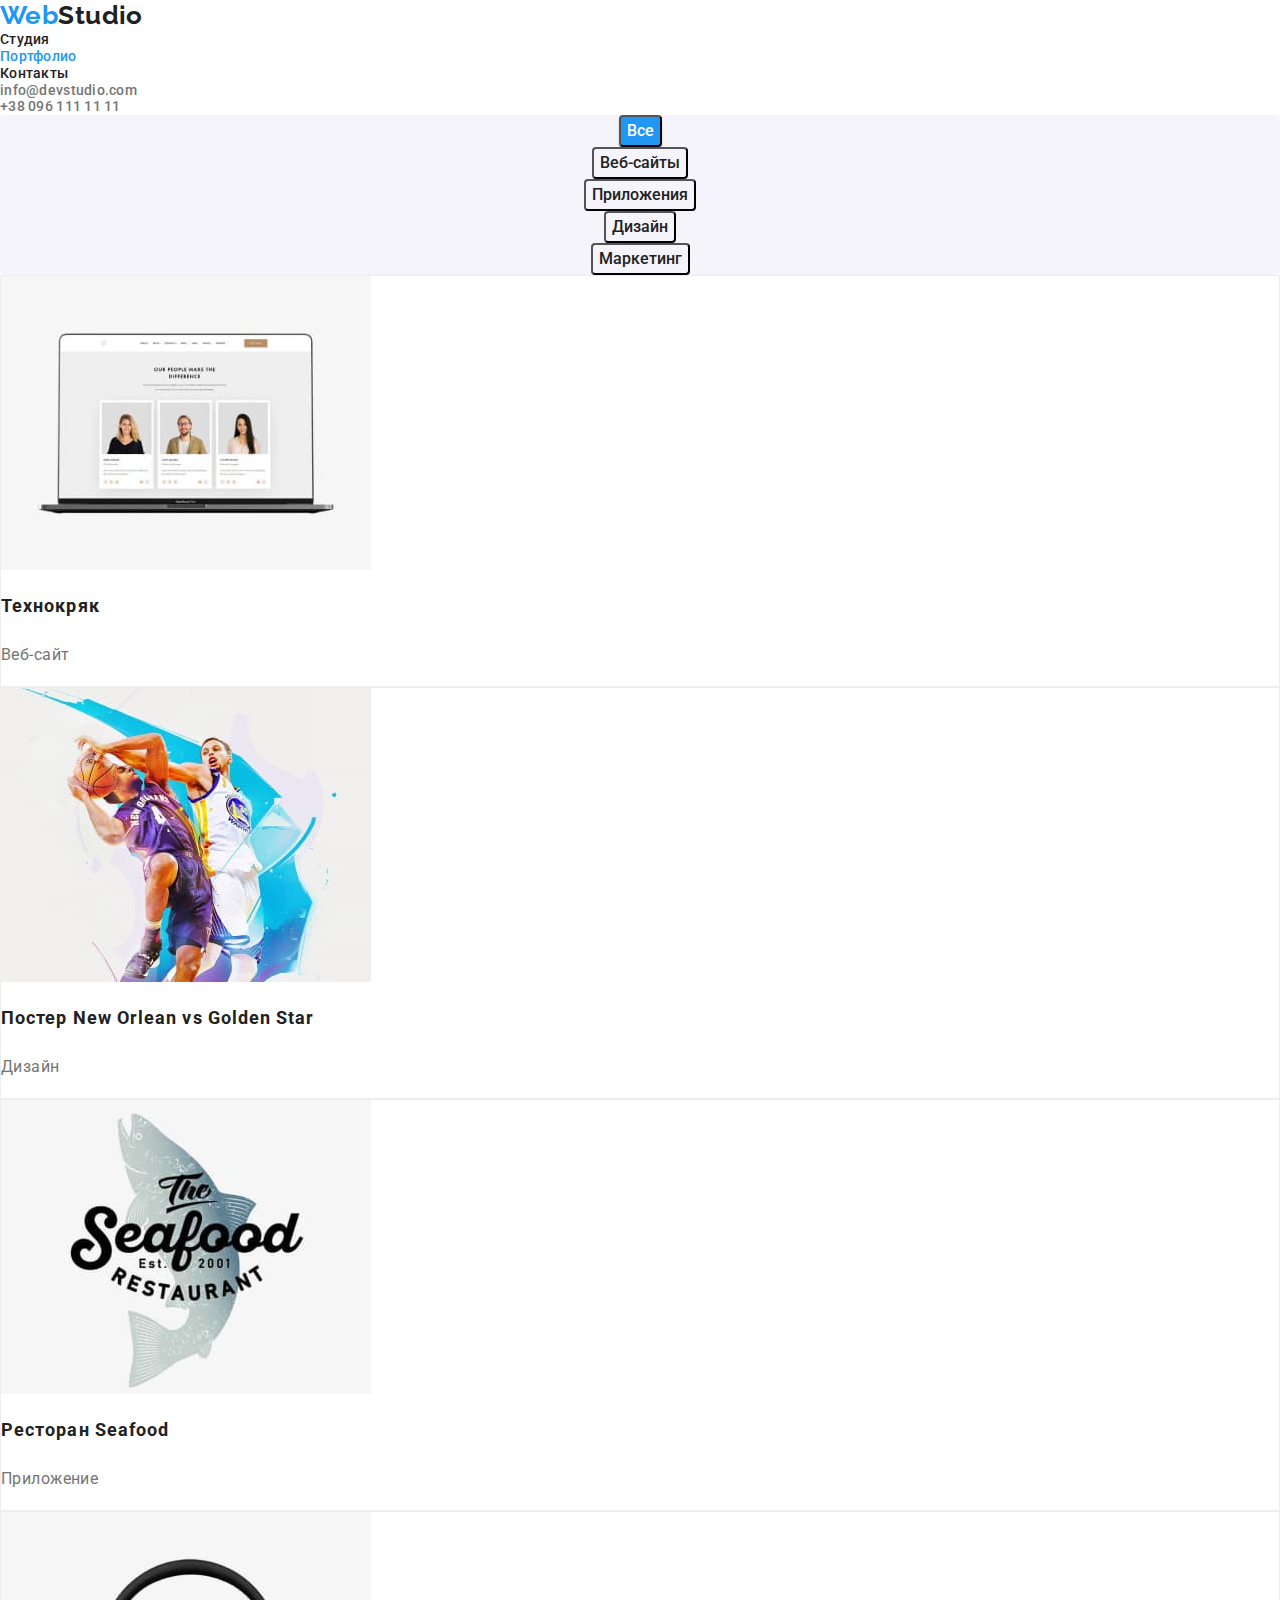
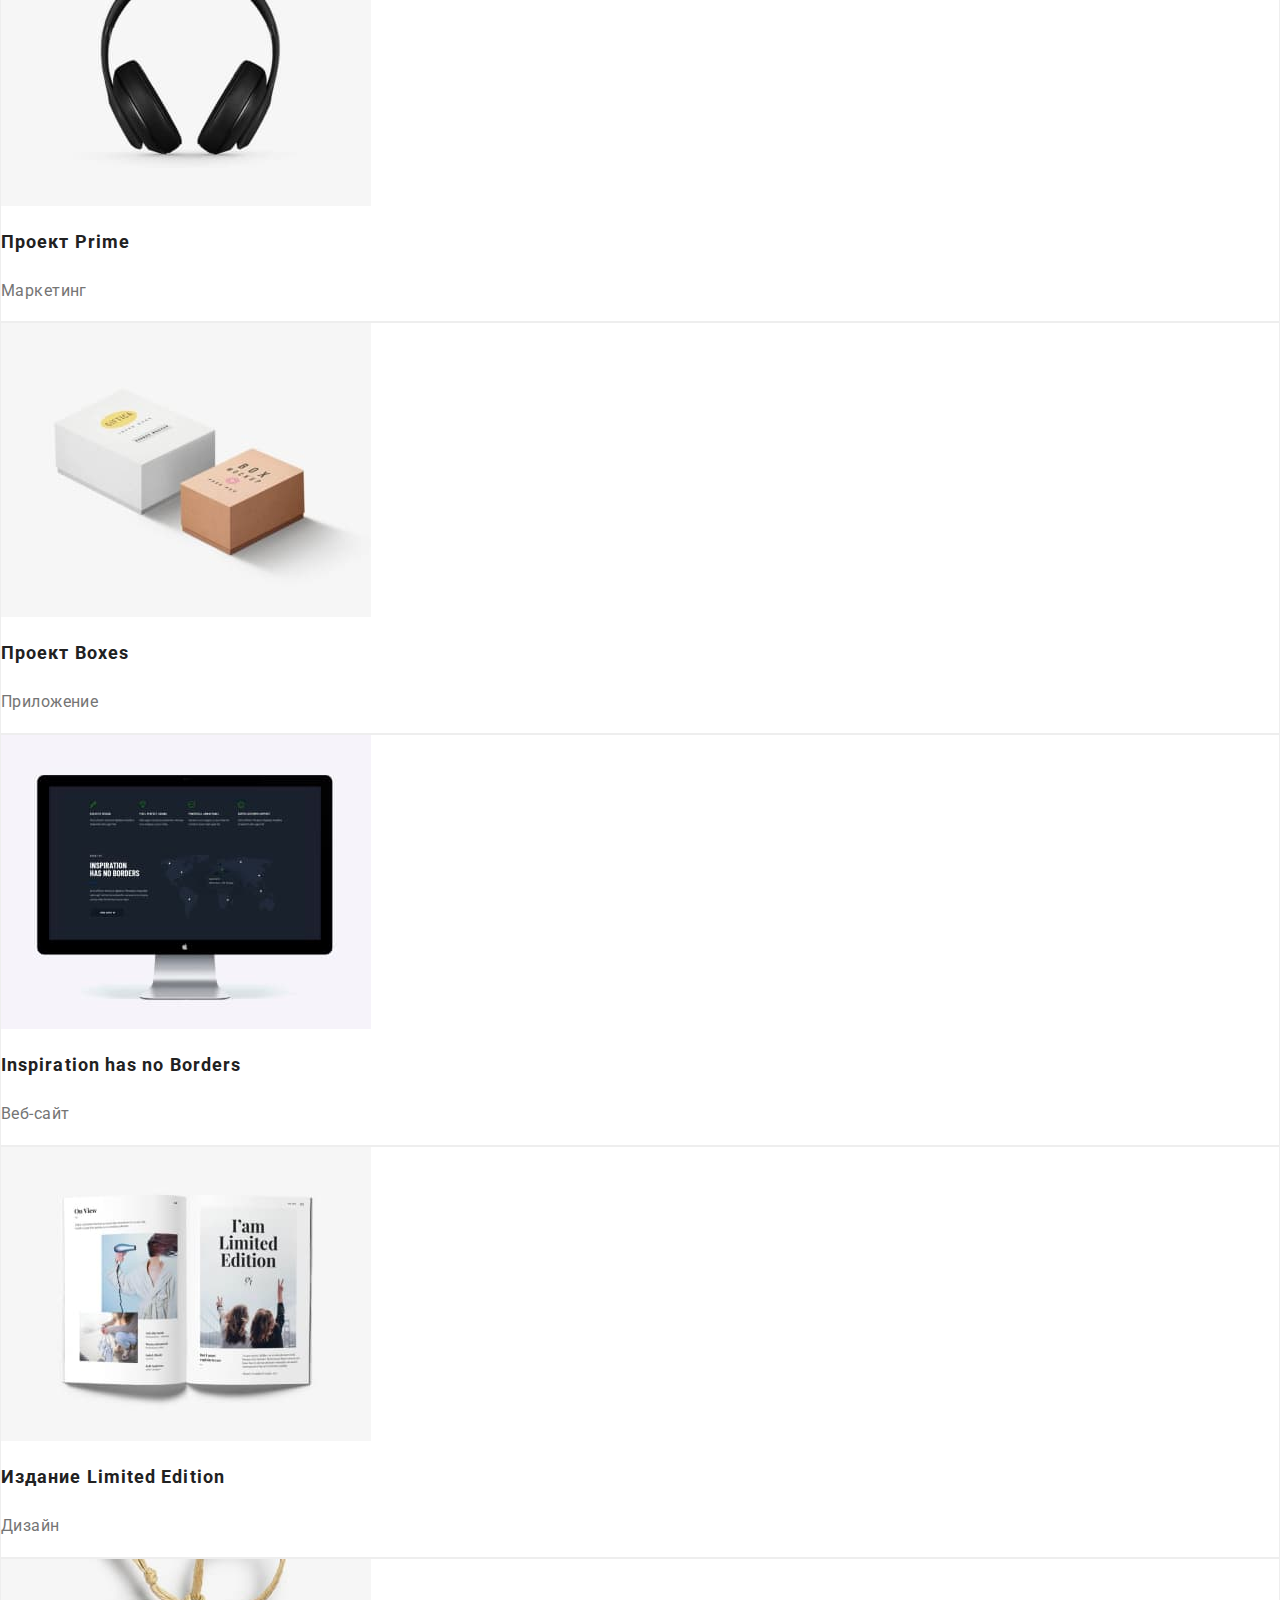
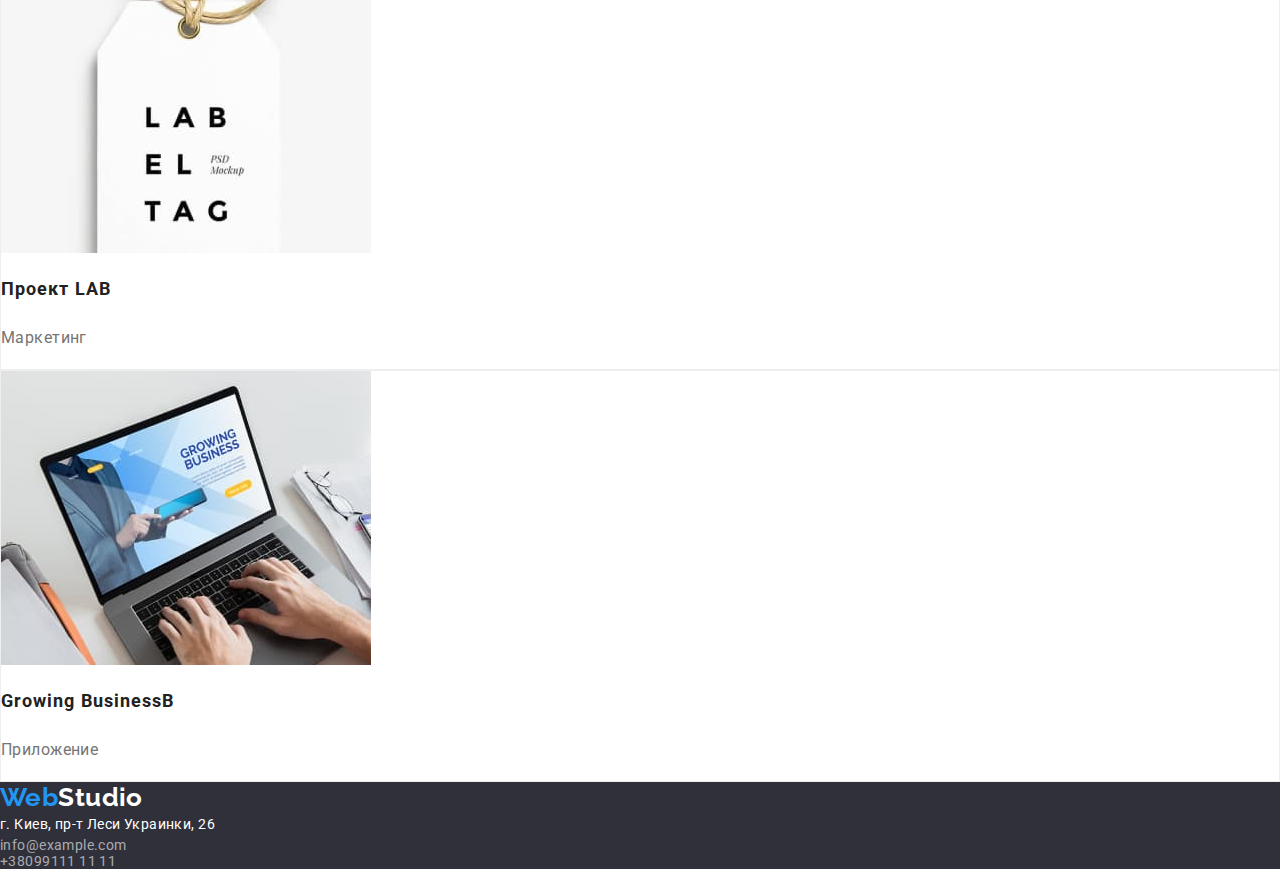
==== portfolio.html @ 1e39a893 "add normalize" ====
<!DOCTYPE html>
<html lang="ru">
  <head>
    <meta charset="UTF-8" />
    <meta http-equiv="X-UA-Compatible" content="IE=edge" />
    <meta name="viewport" content="width=device-width, initial-scale=1.0" />
    <link rel="preconnect" href="https://fonts.googleapis.com" />
    <link rel="preconnect" href="https://fonts.gstatic.com" crossorigin />
    <link
      href="https://fonts.googleapis.com/css2?family=Raleway:wght@700&family=Roboto:wght@400;500;700;900&display=swap"
      rel="stylesheet"
    />
    <link
      rel="stylesheet"
      href="https://cdnjs.cloudflare.com/ajax/libs/modern-normalize/1.1.0/modern-normalize.min.css"
    />
    <link rel="stylesheet" href="./css/styles.css" />
    <title>WebStudio</title>
  </head>
  <body>
    <!-- шапка сайту -->
    <header class="header">
      <nav class="header-nav">
        <a href="" class="header-logo">Web<span class="header-logoblack">Studio</span></a>
        <ul class="header-nav list">
          <li class="header-item"><a href="./index.html" class="headerlink">Студия</a></li>
          <li class="header-item">
            <a href="./portfolio.html" class="headerlink current">Портфолио</a>
          </li>
          <li class="header-item"><a href="" class="headerlink">Контакты</a></li>
        </ul>
      </nav>
      <!-- мейл і тел -->
      <ul class="header-contact list">
        <li class="header-item">
          <a href="mailto:info@devstudio.com" class="headermail">info@devstudio.com</a>
        </li>
        <li class="header-item">
          <a href="tel:+380961111111" class="headertel">+38 096 111 11 11</a>
        </li>
      </ul>
    </header>

    <main>
      <section class="section">
        <h1 hidden>Проекти</h1>
        <!-- фильтр -->
        <ul class="filter list">
          <li class="filter-item"><button type="button" class="filter vse">Все</button></li>
          <li class="filter-item"><button type="button" class="filter web">Веб-сайты</button></li>
          <li class="filter-item"><button type="button" class="filter pril">Приложения</button></li>
          <li class="filter-item"><button type="button" class="filter diz">Дизайн</button></li>
          <li class="filter-item">
            <button type="button" class="filter market">Маркетинг</button>
          </li>
        </ul>

        <!-- project -->
        <ul class="list project">
          <li class="box techno">
            <a href="" class="list"
              ><img src="./images/img.jpg" alt="Технокряк" width="370" />
              <h2 class="project-big">Технокряк</h2>
              <p class="project-small">Веб-сайт</p>
            </a>
          </li>
          <li class="box poster">
            <a href="" class="list"
              ><img src="./images/img(1).jpg" alt="Постер New Orlean vs Golden Star" width="370" />
              <h2 class="project-big">Постер <span lang="eu">New Orlean vs Golden Star</span></h2>
              <p class="project-small">Дизайн</p>
            </a>
          </li>
          <li class="box seafood">
            <a href="" class="list"
              ><img src="./images/img(2).jpg" alt="Ресторан Seafood" width="370" />
              <h2 class="project-big">Ресторан <span lang="eu">Seafood</span></h2>
              <p class="project-small">Приложение</p>
            </a>
          </li>
          <li class="box prime">
            <a href="" class="list"
              ><img src="./images/img(3).jpg" alt="Проект Prime" width="370" />
              <h2 class="project-big">Проект <span lang="eu">Prime</span></h2>
              <p class="project-small">Маркетинг</p>
            </a>
          </li>
          <li class="box boxes">
            <a href="" class="list"
              ><img src="./images/img(4).jpg" alt="Проект Boxes" width="370" />
              <h2 class="project-big">Проект <span lang="eu">Boxes</span></h2>
              <p class="project-small">Приложение</p>
            </a>
          </li>
          <li class="box inspir">
            <a href="" class="list"
              ><img src="./images/img(5).jpg" alt="Inspiration has no Borders" width="370" />
              <h2 class="project-big"><span lang="eu">Inspiration has no Borders</span></h2>
              <p class="project-small">Веб-сайт</p>
            </a>
          </li>
          <li class="box limed">
            <a href="" class="list"
              ><img src="./images/img(6).jpg" alt="Издание Limited Edition" width="370" />
              <h2 class="project-big">Издание <span lang="eu">Limited Edition</span></h2>
              <p class="project-small">Дизайн</p>
            </a>
          </li>
          <li class="box lab">
            <a href="" class="list"
              ><img src="./images/img(7).jpg" alt="Проект LAB" width="370" />
              <h2 class="project-big">Проект <span lang="eu">LAB</span></h2>
              <p class="project-small">Маркетинг</p>
            </a>
          </li>
          <li class="box grow">
            <a href="" class="list"
              ><img src="./images/img(8).jpg" alt="Growing Business" width="370" />
              <h2 class="project-big"><span lang="eu">Growing BusinessB</span></h2>
              <p class="project-small">Приложение</p>
            </a>
          </li>
        </ul>
      </section>
    </main>
    <!-- підвал -->
    <footer class="footer">
      <a href="" class="footer-logo">Web<span class="footer-logowhite">Studio</span></a>
      <address class="footer-address">
        <ul class="footer-list list">
          <li class="footer-item">
            <a href="" class="footer-streat">г. Киев, пр-т Леси Украинки, 26</a>
          </li>
          <li class="footer-item">
            <a href="mailto:info@example.com" class="footermail-link">info@example.com</a>
          </li>
          <li class="footer-item">
            <a href="tel:+380991111111" class="footertel-link">+38099111 11 11</a>
          </li>
        </ul>
      </address>
    </footer>
  </body>
</html>
---- css/styles.css ----
/* Палітра кольорів */
/* primary-text-color: #212121;
    second-text-color: #757575;
    accent-color: #2196f3;
    accent-color-text: #ffffff;
    background-header: #ffffff;
    background-efect: #2f303a;
    background-ourteam-color: #f5f4fa;
    line-header: #ececec;
    background-buttom: #f5f4fa;
    background-buttom-accent: #2196f3;
    box-shadow: 0px 3px 1px rgba(0, 0, 0, 0.1), 0px 1px 2px rgba(0, 0, 0, 0.08),
  0px 2px 2px rgba(0, 0, 0, 0.12);
    box-shadow-buttom-studio: 0px 4px 4px rgba(0, 0, 0, 0.15);
    box-shadow-team: 0px 1px 3px rgba(0, 0, 0, 0.12), 0px 1px 1px rgba(0, 0, 0, 0.14),
    0px 2px 1px rgba(0, 0, 0, 0.2);
    background-color: #ffffff;
    background-box: #ffffff;
    border-color: #eeeeee;
    footerbackground-color: #2f303a;
    footer-text: rgba(255, 255, 255, 0.6);
    footer-text-color: #ffffff; */

:root {
  --primary-text-color: #212121;
  --second-text-color: #757575;
  --accent-color: #2196f3;
  --accent-color-text: #ffffff;
  --background-header: #ffffff;
  --background-efect: #2f303a;
  --background-ourteam-color: #f5f4fa;
  --line-header: #ececec;
  --background-buttom: #f5f4fa;
  --background-buttom-accent: #2196f3;
  --background-buttom-zakaz-hover: #188ce8;
  --box-shadow: 0px 3px 1px rgba(0, 0, 0, 0.1), 0px 1px 2px rgba(0, 0, 0, 0.08),
    0px 2px 2px rgba(0, 0, 0, 0.12);
  --box-shadow-buttom-studio: 0px 4px 4px rgba(0, 0, 0, 0.15);
  --box-shadow-team: 0px 1px 3px rgba(0, 0, 0, 0.12), 0px 1px 1px rgba(0, 0, 0, 0.14),
    0px 2px 1px rgba(0, 0, 0, 0.2);
  --background-color: #ffffff;
  --background-box: #ffffff;
  --background-img-team: #ffffff;
  --border-color: #eeeeee;
  --footerbackground-color: #2f303a;
  --footer-text: rgba(255, 255, 255, 0.6);
  --footer-text-color: #ffffff;
}
html {
  box-sizing: border-box;
}
*,
*::before,
*::after {
  box-sizing: inherit;
}

body {
  margin: 0;
  color: var(--primary-text-color);
  background: var(--background-color);
  font-family: 'Roboto', sans-serif;
  font-size: 14px;
  font-style: normal;
  letter-spacing: 0.03em;
}

.header {
  background: var(--background-header);
}
.list,
a {
  font-style: normal;
  list-style: none;
  text-decoration: none;
  margin: 0;
  padding: 0;
}

/* логотип WebStudio */
.header-logo {
  font-family: 'Raleway';
  font-weight: 700;
  font-size: 26px;
  line-height: 1.2;
  color: var(--accent-color);
}
.header-logoblack {
  color: var(--primary-text-color);
}

/* навігація Студия */
.headerlink {
  font-weight: 500;
  line-height: 1.2;
  letter-spacing: 0.02em;
  color: var(--primary-text-color);
}

.headerlink.current {
  color: var(--accent-color);
}
.headerlink:hover,
.headerlink:focus {
  color: var(--accent-color);
}

/* мейл і тел */
.headermail,
.headertel {
  cursor: pointer;
  font-weight: 500;
  line-height: 1.2;
  letter-spacing: 0.02em;
  color: var(--second-text-color);
}

.headermail:hover,
.headermail:focus {
  color: var(--accent-color);
}
.headertel:hover,
.headertel:focus {
  color: var(--accent-color);
}

/* фильтр */
.filter {
  font-family: inherit;
  font-weight: 500;
  font-size: 16px;
  line-height: 1.62;
  text-align: center;
  cursor: pointer;
  color: var(--primary-text-color);
  background: var(--background-buttom);
  border-radius: 4px;
}
.vse {
  color: var(--accent-color-text);
  background-color: var(--background-buttom-accent);
  cursor: pointer;
  box-shadow: var(--box-shadow);
}
.vse:hover,
.vse:focus {
  color: var(--accent-color-text);
  background-color: var(--background-buttom-accent);
}
.vse:active {
  color: var(--accent-color-text);
  background-color: var(--background-buttom-accent);
}
.web {
  cursor: pointer;
}
.web:hover,
.web:focus {
  color: var(--accent-color-text);
  background-color: var(--background-buttom-accent);
}
.pril {
  cursor: pointer;
}
.pril:hover,
.pril:focus {
  color: var(--accent-color-text);
  background-color: var(--background-buttom-accent);
}
.diz {
  cursor: pointer;
}
.diz:hover,
.diz:focus {
  color: var(--accent-color-text);
  background-color: var(--background-buttom-accent);
}
.market {
  cursor: pointer;
}
.market:hover,
.market:focus {
  color: var(--accent-color-text);
  background-color: var(--background-buttom-accent);
}

/* project  */
.project-big {
  font-weight: 700;
  font-size: 18px;
  line-height: 2;
  letter-spacing: 0.06em;
  color: var(--primary-text-color);
}
.project-small {
  font-size: 16px;
  line-height: 1.87;
  color: var(--second-text-color);
}
.box {
  box-sizing: border-box;
  background: var(--background-box);
  border: 1px solid var(--border-color);
}

/* підвал */
.footer {
  background: var(--footerbackground-color);
}
.footer-logo {
  font-family: 'Raleway';
  font-weight: 700;
  font-size: 26px;
  line-height: 1.2;
  color: var(--accent-color);
}
.footer-logowhite {
  color: var(--accent-color-text);
}
.footer-address {
  font-style: inherit;
}

.footer-streat {
  line-height: 1.71;
  letter-spacing: 0.03em;
  color: var(--footer-text-color);
}
.footer-item > a:hover,
.footer-item > a:focus {
  color: var(--accent-color);
}
.footermail-link,
.footertel-link {
  letter-spacing: 0.03em;
  color: var(--footer-text);
  text-decoration: none;
}

/* css index */

/* ефективне рішення */
.efect {
  background-color: var(--background-efect);
}
.texth1 {
  font-weight: 900;
  font-size: 44px;
  line-height: 1.36;
  text-align: center;
  letter-spacing: 0.06em;
  text-transform: uppercase;
  color: var(--accent-color-text);
}
/* кнопка */
.button-zakaz {
  font-family: inherit;
  box-shadow: var(--box-shadow-buttom-studio);
  border-radius: 4px;
  color: var(--accent-color-text);
  background: var(--background-buttom-accent);
}
.button-zakaz:hover,
.button-zakaz:focus {
  color: var(--accent-color-text);
  background-color: var(--background-buttom-zakaz-hover);
}
/* особливості */
.special-big {
  font-weight: 700;
  font-size: 14px;
  line-height: 1.14;
  text-transform: uppercase;
  color: var(--primary-text-color);
}
/* застосовано іншу специфічність css */
.special .small {
  font-weight: 400;
  font-size: 14px;
  line-height: 1.71;
  color: var(--second-text-color);
}

/* чим ми займаємося */
.chem-text {
  font-weight: 700;
  font-size: 36px;
  line-height: 1.17;
  color: var(--primary-text-color);
}

/* наша команда */
.ourteam {
  background: var(--background-ourteam-color);
}
.team-item {
  background-color: var(--background-img-team);
}
.ourteam-text {
  font-weight: 700;
  font-size: 36px;
  line-height: 1.17;
  color: var(--primary-text-color);
}
.teamtext-big {
  font-weight: 500;
  font-size: 16px;
  line-height: 1.12;
  color: var(--primary-text-color);
}

.teamtext-small {
  font-weight: 400;
  font-size: 16px;
  line-height: 1.19;
  color: var(--second-text-color);
}
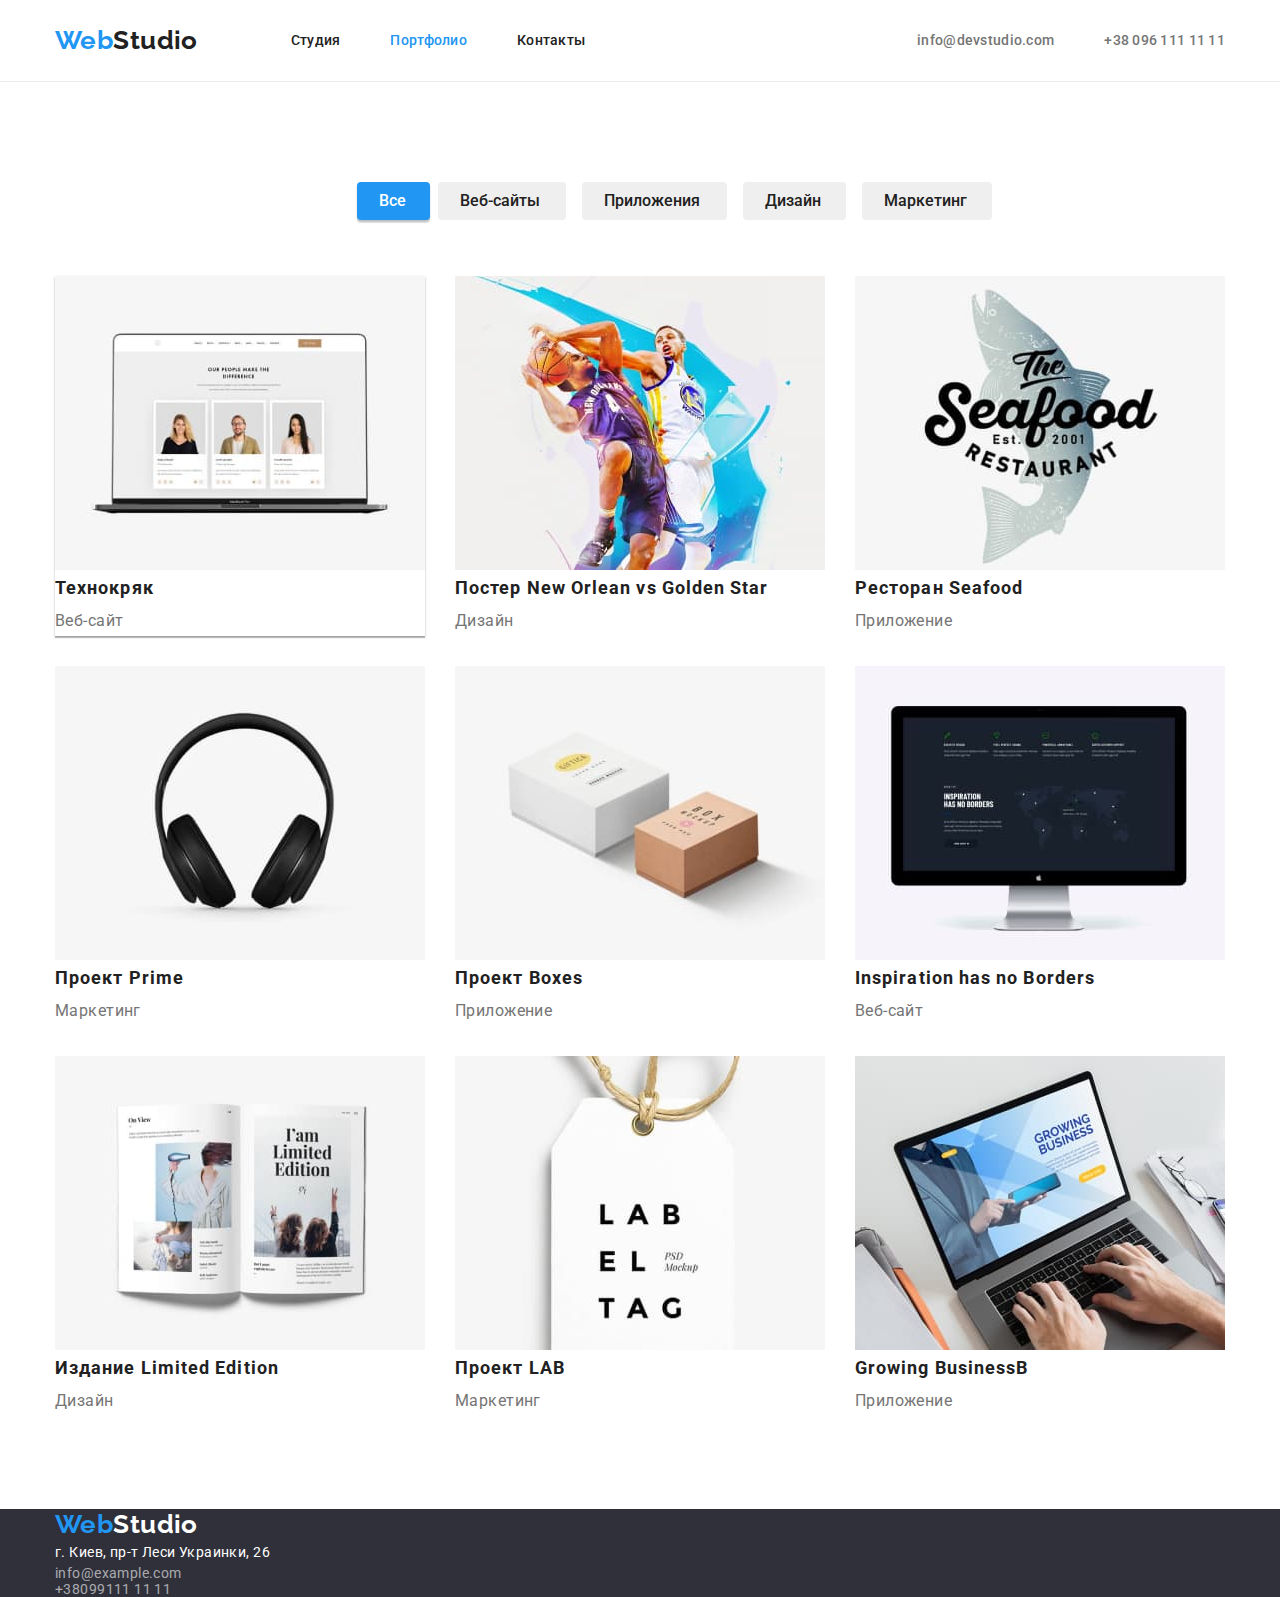
==== commit 249d966c: "margin+padding" ====
--- a/portfolio.html
+++ b/portfolio.html
@@ -20,125 +20,146 @@
   <body>
     <!-- шапка сайту -->
     <header class="header">
-      <nav class="header-nav">
-        <a href="" class="header-logo">Web<span class="header-logoblack">Studio</span></a>
-        <ul class="header-nav list">
-          <li class="header-item"><a href="./index.html" class="headerlink">Студия</a></li>
+      <div class="conteiner header-contact">
+        <nav class="header-navig">
+          <a href="" class="header-logo">Web<span class="header-logoblack">Studio</span></a>
+          <ul class="header-nav list">
+            <li class="header-item"><a href="./index.html" class="headerlink">Студия</a></li>
+            <li class="header-item">
+              <a href="./portfolio.html" class="headerlink current">Портфолио</a>
+            </li>
+            <li class="header-item"><a href="" class="headerlink">Контакты</a></li>
+          </ul>
+        </nav>
+
+        <!-- мейл і тел -->
+        <ul class="header-contact list">
           <li class="header-item">
-            <a href="./portfolio.html" class="headerlink current">Портфолио</a>
+            <a href="mailto:info@devstudio.com" class="headermail">info@devstudio.com</a>
           </li>
-          <li class="header-item"><a href="" class="headerlink">Контакты</a></li>
+          <li class="header-item">
+            <a href="tel:+380961111111" class="headertel">+38 096 111 11 11</a>
+          </li>
         </ul>
-      </nav>
-      <!-- мейл і тел -->
-      <ul class="header-contact list">
-        <li class="header-item">
-          <a href="mailto:info@devstudio.com" class="headermail">info@devstudio.com</a>
-        </li>
-        <li class="header-item">
-          <a href="tel:+380961111111" class="headertel">+38 096 111 11 11</a>
-        </li>
-      </ul>
+      </div>
     </header>
 
     <main>
       <section class="section">
-        <h1 hidden>Проекти</h1>
-        <!-- фильтр -->
-        <ul class="filter list">
-          <li class="filter-item"><button type="button" class="filter vse">Все</button></li>
-          <li class="filter-item"><button type="button" class="filter web">Веб-сайты</button></li>
-          <li class="filter-item"><button type="button" class="filter pril">Приложения</button></li>
-          <li class="filter-item"><button type="button" class="filter diz">Дизайн</button></li>
-          <li class="filter-item">
-            <button type="button" class="filter market">Маркетинг</button>
-          </li>
-        </ul>
+        <div class="conteiner">
+          <div class="filterbuttom">
+            <h1 class="visually-hidden">Проекти</h1>
+            <!-- фильтр -->
+            <ul class="list filter">
+              <li class="filter-item"><button type="button" class="filter vse">Все</button></li>
+              <li class="filter-item">
+                <button type="button" class="filter web">Веб-сайты</button>
+              </li>
+              <li class="filter-item">
+                <button type="button" class="filter pril">Приложения</button>
+              </li>
+              <li class="filter-item"><button type="button" class="filter diz">Дизайн</button></li>
+              <li class="filter-item">
+                <button type="button" class="filter market">Маркетинг</button>
+              </li>
+            </ul>
+          </div>
 
-        <!-- project -->
-        <ul class="list project">
-          <li class="box techno">
-            <a href="" class="list"
-              ><img src="./images/img.jpg" alt="Технокряк" width="370" />
-              <h2 class="project-big">Технокряк</h2>
-              <p class="project-small">Веб-сайт</p>
-            </a>
-          </li>
-          <li class="box poster">
-            <a href="" class="list"
-              ><img src="./images/img(1).jpg" alt="Постер New Orlean vs Golden Star" width="370" />
-              <h2 class="project-big">Постер <span lang="eu">New Orlean vs Golden Star</span></h2>
-              <p class="project-small">Дизайн</p>
-            </a>
-          </li>
-          <li class="box seafood">
-            <a href="" class="list"
-              ><img src="./images/img(2).jpg" alt="Ресторан Seafood" width="370" />
-              <h2 class="project-big">Ресторан <span lang="eu">Seafood</span></h2>
-              <p class="project-small">Приложение</p>
-            </a>
-          </li>
-          <li class="box prime">
-            <a href="" class="list"
-              ><img src="./images/img(3).jpg" alt="Проект Prime" width="370" />
-              <h2 class="project-big">Проект <span lang="eu">Prime</span></h2>
-              <p class="project-small">Маркетинг</p>
-            </a>
-          </li>
-          <li class="box boxes">
-            <a href="" class="list"
-              ><img src="./images/img(4).jpg" alt="Проект Boxes" width="370" />
-              <h2 class="project-big">Проект <span lang="eu">Boxes</span></h2>
-              <p class="project-small">Приложение</p>
-            </a>
-          </li>
-          <li class="box inspir">
-            <a href="" class="list"
-              ><img src="./images/img(5).jpg" alt="Inspiration has no Borders" width="370" />
-              <h2 class="project-big"><span lang="eu">Inspiration has no Borders</span></h2>
-              <p class="project-small">Веб-сайт</p>
-            </a>
-          </li>
-          <li class="box limed">
-            <a href="" class="list"
-              ><img src="./images/img(6).jpg" alt="Издание Limited Edition" width="370" />
-              <h2 class="project-big">Издание <span lang="eu">Limited Edition</span></h2>
-              <p class="project-small">Дизайн</p>
-            </a>
-          </li>
-          <li class="box lab">
-            <a href="" class="list"
-              ><img src="./images/img(7).jpg" alt="Проект LAB" width="370" />
-              <h2 class="project-big">Проект <span lang="eu">LAB</span></h2>
-              <p class="project-small">Маркетинг</p>
-            </a>
-          </li>
-          <li class="box grow">
-            <a href="" class="list"
-              ><img src="./images/img(8).jpg" alt="Growing Business" width="370" />
-              <h2 class="project-big"><span lang="eu">Growing BusinessB</span></h2>
-              <p class="project-small">Приложение</p>
-            </a>
-          </li>
-        </ul>
+          <!-- project -->
+          <ul class="list project">
+            <li class="box-cards">
+              <article class="card">
+                <div class="card-thumb">
+                  <a href="" class="list"
+                    ><img src="./images/img.jpg" alt="Технокряк" width="370" />
+                    <h2 class="project-big">Технокряк</h2>
+                    <p class="project-small">Веб-сайт</p>
+                  </a>
+                </div>
+              </article>
+            </li>
+            <li class="box-cards">
+              <a href="" class="list"
+                ><img
+                  src="./images/img(1).jpg"
+                  alt="Постер New Orlean vs Golden Star"
+                  width="370"
+                />
+                <h2 class="project-big">Постер <span lang="eu">New Orlean vs Golden Star</span></h2>
+                <p class="project-small">Дизайн</p>
+              </a>
+            </li>
+            <li class="box-cards">
+              <a href="" class="list"
+                ><img src="./images/img(2).jpg" alt="Ресторан Seafood" width="370" />
+                <h2 class="project-big">Ресторан <span lang="eu">Seafood</span></h2>
+                <p class="project-small">Приложение</p>
+              </a>
+            </li>
+            <li class="box-cards">
+              <a href="" class="list"
+                ><img src="./images/img(3).jpg" alt="Проект Prime" width="370" />
+                <h2 class="project-big">Проект <span lang="eu">Prime</span></h2>
+                <p class="project-small">Маркетинг</p>
+              </a>
+            </li>
+            <li class="box-cards">
+              <a href="" class="list"
+                ><img src="./images/img(4).jpg" alt="Проект Boxes" width="370" />
+                <h2 class="project-big">Проект <span lang="eu">Boxes</span></h2>
+                <p class="project-small">Приложение</p>
+              </a>
+            </li>
+            <li class="box-cards">
+              <a href="" class="list"
+                ><img src="./images/img(5).jpg" alt="Inspiration has no Borders" width="370" />
+                <h2 class="project-big"><span lang="eu">Inspiration has no Borders</span></h2>
+                <p class="project-small">Веб-сайт</p>
+              </a>
+            </li>
+            <li class="box-cards">
+              <a href="" class="list"
+                ><img src="./images/img(6).jpg" alt="Издание Limited Edition" width="370" />
+                <h2 class="project-big">Издание <span lang="eu">Limited Edition</span></h2>
+                <p class="project-small">Дизайн</p>
+              </a>
+            </li>
+            <li class="box-cards">
+              <a href="" class="list"
+                ><img src="./images/img(7).jpg" alt="Проект LAB" width="370" />
+                <h2 class="project-big">Проект <span lang="eu">LAB</span></h2>
+                <p class="project-small">Маркетинг</p>
+              </a>
+            </li>
+            <li class="box-cards">
+              <a href="" class="list"
+                ><img src="./images/img(8).jpg" alt="Growing Business" width="370" />
+                <h2 class="project-big"><span lang="eu">Growing BusinessB</span></h2>
+                <p class="project-small">Приложение</p>
+              </a>
+            </li>
+          </ul>
+        </div>
       </section>
     </main>
     <!-- підвал -->
     <footer class="footer">
-      <a href="" class="footer-logo">Web<span class="footer-logowhite">Studio</span></a>
-      <address class="footer-address">
-        <ul class="footer-list list">
-          <li class="footer-item">
-            <a href="" class="footer-streat">г. Киев, пр-т Леси Украинки, 26</a>
-          </li>
-          <li class="footer-item">
-            <a href="mailto:info@example.com" class="footermail-link">info@example.com</a>
-          </li>
-          <li class="footer-item">
-            <a href="tel:+380991111111" class="footertel-link">+38099111 11 11</a>
-          </li>
-        </ul>
-      </address>
+      <div class="conteiner">
+        <a href="" class="footer-logo">Web<span class="footer-logowhite">Studio</span></a>
+        <address class="footer-address">
+          <ul class="footer-list list">
+            <li class="footer-item">
+              <a href="" class="footer-streat">г. Киев, пр-т Леси Украинки, 26</a>
+            </li>
+            <li class="footer-item">
+              <a href="mailto:info@example.com" class="footermail-link">info@example.com</a>
+            </li>
+            <li class="footer-item">
+              <a href="tel:+380991111111" class="footertel-link">+38099111 11 11</a>
+            </li>
+          </ul>
+        </address>
+      </div>
     </footer>
   </body>
 </html>
--- a/css/styles.css
+++ b/css/styles.css
@@ -26,6 +26,8 @@
   --second-text-color: #757575;
   --accent-color: #2196f3;
   --accent-color-text: #ffffff;
+  --box-cards-gap: 30px;
+  --box-cards-gap-top: 50px;
   --background-header: #ffffff;
   --background-efect: #2f303a;
   --background-ourteam-color: #f5f4fa;
@@ -45,18 +47,45 @@
   --footerbackground-color: #2f303a;
   --footer-text: rgba(255, 255, 255, 0.6);
   --footer-text-color: #ffffff;
-}
-html {
+  --barder-line: 1px solid #ececec;
+}
+/* html {
   box-sizing: border-box;
 }
 *,
 *::before,
 *::after {
   box-sizing: inherit;
+} */
+
+h1,
+h2,
+h3,
+h4,
+h5,
+h6,
+p {
+  margin: 0;
+}
+ul {
+  margin: 0;
+  padding-left: 0;
+}
+img {
+  display: block;
+  max-width: 100%;
+  height: auto;
+}
+.list,
+a {
+  list-style: none;
+  text-decoration: none;
+}
+address {
+  font-style: normal;
 }
 
 body {
-  margin: 0;
   color: var(--primary-text-color);
   background: var(--background-color);
   font-family: 'Roboto', sans-serif;
@@ -64,39 +93,58 @@
   font-style: normal;
   letter-spacing: 0.03em;
 }
-
 .header {
+  border-bottom: var(--barder-line);
   background: var(--background-header);
 }
-.list,
-a {
-  font-style: normal;
-  list-style: none;
-  text-decoration: none;
-  margin: 0;
-  padding: 0;
-}
-
+.conteiner {
+  width: 1200px;
+  margin-left: auto;
+  margin-right: auto;
+  padding-left: 15px;
+  padding-right: 15px;
+  /* outline: 1px solid red; */
+}
+.section {
+  padding: 94px 0px;
+  /* background-color: orange; */
+}
 /* логотип WebStudio */
+.header-navig {
+  display: flex;
+  align-items: center;
+}
+.header-nav {
+  display: flex;
+  margin-left: 93px;
+  /* align-items: center; */
+}
 .header-logo {
+  color: var(--accent-color);
+
   font-family: 'Raleway';
   font-weight: 700;
   font-size: 26px;
   line-height: 1.2;
-  color: var(--accent-color);
 }
 .header-logoblack {
   color: var(--primary-text-color);
 }
 
 /* навігація Студия */
+.header-item:not(:last-child) {
+  margin-right: 50px;
+  /* outline: 1px solid red; */
+}
 .headerlink {
+  display: block;
+  padding: 32px 0;
+
+  color: var(--primary-text-color);
   font-weight: 500;
   line-height: 1.2;
   letter-spacing: 0.02em;
-  color: var(--primary-text-color);
-}
-
+}
 .headerlink.current {
   color: var(--accent-color);
 }
@@ -106,6 +154,15 @@
 }
 
 /* мейл і тел */
+
+.header-contact {
+  display: flex;
+  margin-left: auto;
+  align-items: center;
+}
+/* .header-nav .header-item + .header-item { bgc 
+  margin-left: 50px;
+} */
 .headermail,
 .headertel {
   cursor: pointer;
@@ -125,18 +182,44 @@
 }
 
 /* фильтр */
+.visually-hidden {
+  position: absolute;
+  width: 1px;
+  height: 1px;
+  margin: -1px;
+  border: 0;
+  padding: 0;
+  white-space: nowrap;
+  clip-path: inset(100%);
+  clip: rect(0 0 0 0);
+  overflow: hidden;
+}
 .filter {
+  display: flex;
+  margin-right: 8px;
+  padding: 6px 22px;
+  border-radius: 4px;
   font-family: inherit;
   font-weight: 500;
   font-size: 16px;
   line-height: 1.62;
   text-align: center;
   cursor: pointer;
-  color: var(--primary-text-color);
-  background: var(--background-buttom);
-  border-radius: 4px;
+
+  color: var(--primary-text-color);
+  /* background: var(--background-buttom); */
+}
+.filter .filter-item + .filter-item {
+  margin-right: 8px;
+}
+.filterbuttom {
+  margin-left: 280px;
+  margin-bottom: 50px;
 }
 .vse {
+  min-width: 73px;
+  height: 38px;
+  border: 0px solid transparent;
   color: var(--accent-color-text);
   background-color: var(--background-buttom-accent);
   cursor: pointer;
@@ -152,7 +235,10 @@
   background-color: var(--background-buttom-accent);
 }
 .web {
-  cursor: pointer;
+  min-width: 128px;
+  height: 38px;
+  cursor: pointer;
+  border: 1px;
 }
 .web:hover,
 .web:focus {
@@ -160,7 +246,10 @@
   background-color: var(--background-buttom-accent);
 }
 .pril {
-  cursor: pointer;
+  min-width: 145px;
+  height: 38px;
+  cursor: pointer;
+  border: 1px;
 }
 .pril:hover,
 .pril:focus {
@@ -168,7 +257,10 @@
   background-color: var(--background-buttom-accent);
 }
 .diz {
-  cursor: pointer;
+  min-width: 103px;
+  height: 38px;
+  cursor: pointer;
+  border: 1px;
 }
 .diz:hover,
 .diz:focus {
@@ -176,7 +268,10 @@
   background-color: var(--background-buttom-accent);
 }
 .market {
-  cursor: pointer;
+  min-width: 130px;
+  height: 38px;
+  cursor: pointer;
+  border: 1px;
 }
 .market:hover,
 .market:focus {
@@ -185,6 +280,23 @@
 }
 
 /* project  */
+.project {
+  display: flex;
+  flex-wrap: wrap;
+  margin-left: calc(-1 * var(--box-cards-gap));
+  margin-top: calc(-1 * var(--box-cards-gap));
+}
+.project > .box-cards {
+  margin-left: var(--box-cards-gap);
+  margin-top: var(--box-cards-gap);
+  flex-basis: calc(100% / 3 - var(--box-cards-gap));
+
+  background: var(--background-box);
+  /* border: 1px solid var(--border-color); */
+}
+
+/* CARD SET */
+
 .project-big {
   font-weight: 700;
   font-size: 18px;
@@ -196,11 +308,6 @@
   font-size: 16px;
   line-height: 1.87;
   color: var(--second-text-color);
-}
-.box {
-  box-sizing: border-box;
-  background: var(--background-box);
-  border: 1px solid var(--border-color);
 }
 
 /* підвал */
@@ -241,20 +348,40 @@
 
 /* ефективне рішення */
 .efect {
+  padding-top: 0px;
+  text-align: center;
   background-color: var(--background-efect);
 }
 .texth1 {
+  padding-top: 200px;
+  margin: 0 auto;
+  margin-bottom: 30px;
+  max-width: 696px;
   font-weight: 900;
   font-size: 44px;
   line-height: 1.36;
+  letter-spacing: 0.06em;
+  text-transform: uppercase;
+
+  color: var(--accent-color-text);
+}
+
+/* кнопка */
+.button-zakaz {
+  display: inline-block;
+  padding: 10px 32px;
+  margin-bottom: 200px;
+  border: 0px solid transparent;
+  font-family: inherit;
+  font-weight: 700;
+  font-size: 16px;
+  line-height: 1.88;
+  align-items: center;
   text-align: center;
   letter-spacing: 0.06em;
-  text-transform: uppercase;
-  color: var(--accent-color-text);
-}
-/* кнопка */
-.button-zakaz {
-  font-family: inherit;
+  min-width: 200px;
+  height: 50px;
+
   box-shadow: var(--box-shadow-buttom-studio);
   border-radius: 4px;
   color: var(--accent-color-text);
@@ -266,7 +393,14 @@
   background-color: var(--background-buttom-zakaz-hover);
 }
 /* особливості */
+/* .special {
+  padding-top: 0px;
+} */
+.title-list {
+  display: flex;
+}
 .special-big {
+  padding-bottom: 10px;
   font-weight: 700;
   font-size: 14px;
   line-height: 1.14;
@@ -280,36 +414,81 @@
   line-height: 1.71;
   color: var(--second-text-color);
 }
+.special-item:not(:last-child) {
+  padding-right: 30px;
+}
 
 /* чим ми займаємося */
+.chem {
+  padding-top: 0px;
+}
 .chem-text {
   font-weight: 700;
+  margin-bottom: 50px;
   font-size: 36px;
   line-height: 1.17;
-  color: var(--primary-text-color);
+  text-align: center;
+  color: var(--primary-text-color);
+}
+.chem-list {
+  display: flex;
+  /* flex-wrap: wrap; */
+}
+.chem-list .chem-item + .chem-item {
+  margin-left: 30px;
 }
 
 /* наша команда */
 .ourteam {
+  padding-top: 0px;
   background: var(--background-ourteam-color);
 }
+
 .team-item {
   background-color: var(--background-img-team);
 }
 .ourteam-text {
+  margin-bottom: 50px;
   font-weight: 700;
   font-size: 36px;
   line-height: 1.17;
-  color: var(--primary-text-color);
-}
+  text-align: center;
+  color: var(--primary-text-color);
+}
+/* Карточки наша команда */
+.team-list {
+  display: flex;
+  flex-wrap: wrap;
+  margin-left: -30px;
+}
+.team-list > .team-item {
+  margin-left: 30px;
+  flex-basis: calc(100% / 4 - 30px);
+}
+/* або сусіди */
+/* .team-list .team-item + .team-item {
+  margin-left: 30px;
+} */
+
+.card {
+  box-shadow: var(--box-shadow-team);
+}
+.card-content {
+  padding: 30px 0px;
+}
+
 .teamtext-big {
+  padding-left: 60px;
+  padding-right: 59px;
+  margin-bottom: 10px;
   font-weight: 500;
   font-size: 16px;
   line-height: 1.12;
   color: var(--primary-text-color);
 }
-
 .teamtext-small {
+  padding-left: 70px;
+  margin-bottom: 30px;
   font-weight: 400;
   font-size: 16px;
   line-height: 1.19;
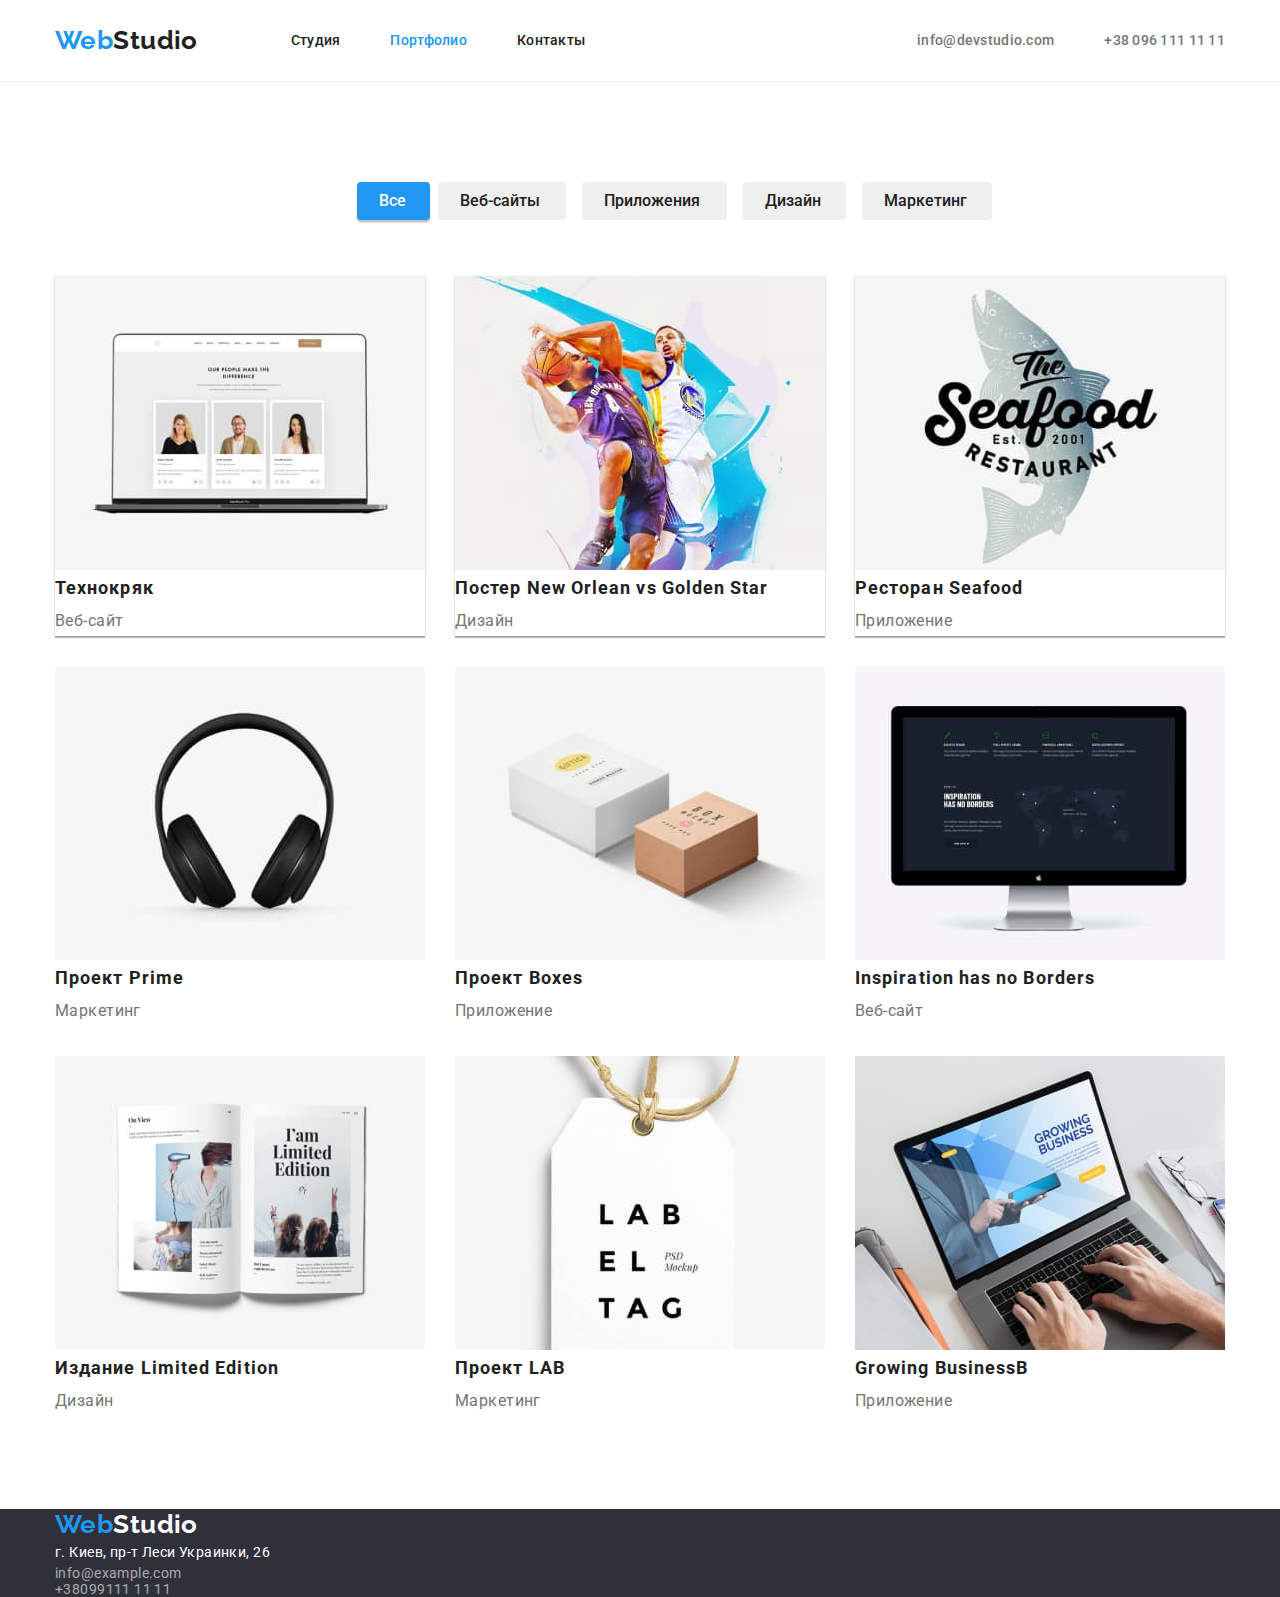
==== commit a8b48456: "margin+padding" ====
--- a/portfolio.html
+++ b/portfolio.html
@@ -78,23 +78,35 @@
                 </div>
               </article>
             </li>
+
             <li class="box-cards">
-              <a href="" class="list"
-                ><img
-                  src="./images/img(1).jpg"
-                  alt="Постер New Orlean vs Golden Star"
-                  width="370"
-                />
-                <h2 class="project-big">Постер <span lang="eu">New Orlean vs Golden Star</span></h2>
-                <p class="project-small">Дизайн</p>
-              </a>
+              <article class="card">
+                <div class="card-thumb">
+                  <a href="" class="list"
+                    ><img
+                      src="./images/img(1).jpg"
+                      alt="Постер New Orlean vs Golden Star"
+                      width="370"
+                    />
+                    <h2 class="project-big">
+                      Постер <span lang="eu">New Orlean vs Golden Star</span>
+                    </h2>
+                    <p class="project-small">Дизайн</p>
+                  </a>
+                </div>
+              </article>
             </li>
+
             <li class="box-cards">
-              <a href="" class="list"
-                ><img src="./images/img(2).jpg" alt="Ресторан Seafood" width="370" />
-                <h2 class="project-big">Ресторан <span lang="eu">Seafood</span></h2>
-                <p class="project-small">Приложение</p>
-              </a>
+              <article class="card">
+                <div class="card-thumb">
+                  <a href="" class="list"
+                    ><img src="./images/img(2).jpg" alt="Ресторан Seafood" width="370" />
+                    <h2 class="project-big">Ресторан <span lang="eu">Seafood</span></h2>
+                    <p class="project-small">Приложение</p>
+                  </a>
+                </div>
+              </article>
             </li>
             <li class="box-cards">
               <a href="" class="list"
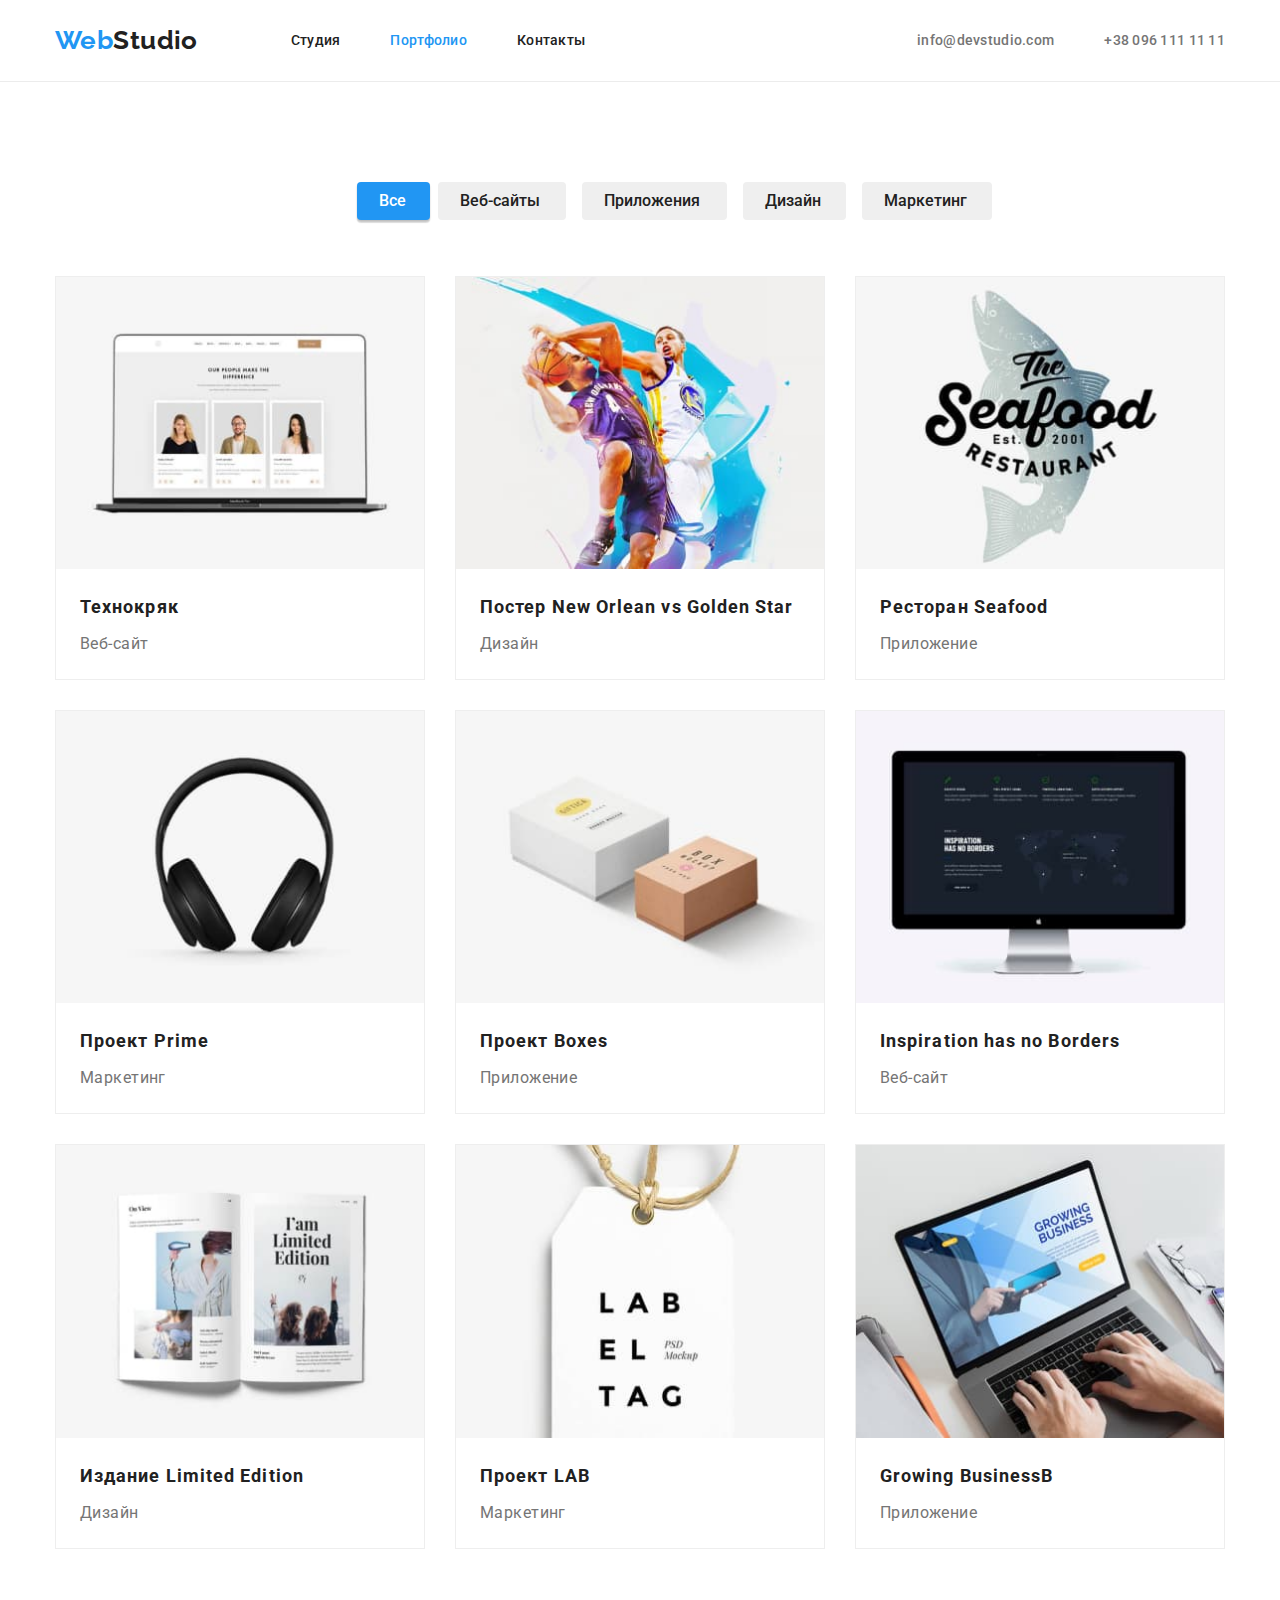
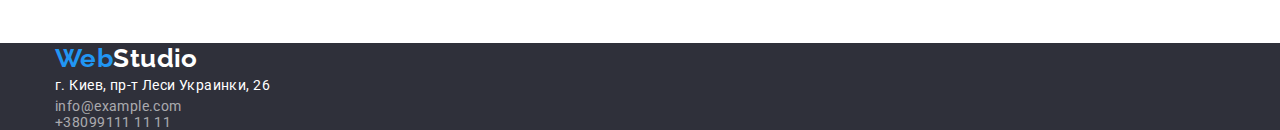
==== commit ad553277: "add project card" ====
--- a/portfolio.html
+++ b/portfolio.html
@@ -68,87 +68,135 @@
           <!-- project -->
           <ul class="list project">
             <li class="box-cards">
-              <article class="card">
-                <div class="card-thumb">
-                  <a href="" class="list"
-                    ><img src="./images/img.jpg" alt="Технокряк" width="370" />
+              <article class="card-project">
+                <!-- <div class="card-thumb">   цей дів напевно зайвий-->
+                <a href="" class="list"
+                  ><img src="./images/img.jpg" alt="Технокряк" width="370" />
+                  <div class="card-content-project">
                     <h2 class="project-big">Технокряк</h2>
                     <p class="project-small">Веб-сайт</p>
-                  </a>
-                </div>
-              </article>
-            </li>
-
-            <li class="box-cards">
-              <article class="card">
-                <div class="card-thumb">
-                  <a href="" class="list"
-                    ><img
-                      src="./images/img(1).jpg"
-                      alt="Постер New Orlean vs Golden Star"
-                      width="370"
-                    />
+                  </div>
+                </a>
+                <!-- </div> -->
+              </article>
+            </li>
+
+            <li class="box-cards">
+              <article class="card-project">
+                <!-- <div class="card-thumb"> -->
+                <a href="" class="list"
+                  ><img
+                    src="./images/img(1).jpg"
+                    alt="Постер New Orlean vs Golden Star"
+                    width="370"
+                  />
+                  <div class="card-content-project">
                     <h2 class="project-big">
                       Постер <span lang="eu">New Orlean vs Golden Star</span>
                     </h2>
                     <p class="project-small">Дизайн</p>
-                  </a>
-                </div>
-              </article>
-            </li>
-
-            <li class="box-cards">
-              <article class="card">
+                  </div>
+                </a>
+                <!-- </div> -->
+              </article>
+            </li>
+
+            <li class="box-cards">
+              <article class="card-project">
                 <div class="card-thumb">
                   <a href="" class="list"
                     ><img src="./images/img(2).jpg" alt="Ресторан Seafood" width="370" />
-                    <h2 class="project-big">Ресторан <span lang="eu">Seafood</span></h2>
-                    <p class="project-small">Приложение</p>
-                  </a>
-                </div>
-              </article>
-            </li>
-            <li class="box-cards">
-              <a href="" class="list"
-                ><img src="./images/img(3).jpg" alt="Проект Prime" width="370" />
-                <h2 class="project-big">Проект <span lang="eu">Prime</span></h2>
-                <p class="project-small">Маркетинг</p>
-              </a>
-            </li>
-            <li class="box-cards">
-              <a href="" class="list"
-                ><img src="./images/img(4).jpg" alt="Проект Boxes" width="370" />
-                <h2 class="project-big">Проект <span lang="eu">Boxes</span></h2>
-                <p class="project-small">Приложение</p>
-              </a>
-            </li>
-            <li class="box-cards">
-              <a href="" class="list"
-                ><img src="./images/img(5).jpg" alt="Inspiration has no Borders" width="370" />
-                <h2 class="project-big"><span lang="eu">Inspiration has no Borders</span></h2>
-                <p class="project-small">Веб-сайт</p>
-              </a>
-            </li>
-            <li class="box-cards">
-              <a href="" class="list"
-                ><img src="./images/img(6).jpg" alt="Издание Limited Edition" width="370" />
-                <h2 class="project-big">Издание <span lang="eu">Limited Edition</span></h2>
-                <p class="project-small">Дизайн</p>
-              </a>
-            </li>
-            <li class="box-cards">
-              <a href="" class="list"
-                ><img src="./images/img(7).jpg" alt="Проект LAB" width="370" />
-                <h2 class="project-big">Проект <span lang="eu">LAB</span></h2>
-                <p class="project-small">Маркетинг</p>
-              </a>
-            </li>
-            <li class="box-cards">
-              <a href="" class="list"
-                ><img src="./images/img(8).jpg" alt="Growing Business" width="370" />
-                <h2 class="project-big"><span lang="eu">Growing BusinessB</span></h2>
-                <p class="project-small">Приложение</p>
-              </a>
+                    <div class="card-content-project">
+                      <h2 class="project-big">Ресторан <span lang="eu">Seafood</span></h2>
+                      <p class="project-small">Приложение</p>
+                    </div>
+                  </a>
+                </div>
+              </article>
+            </li>
+
+            <li class="box-cards">
+              <article class="card-project">
+                <div class="card-thumb">
+                  <a href="" class="list"
+                    ><img src="./images/img(3).jpg" alt="Проект Prime" width="370" />
+                    <div class="card-content-project">
+                      <h2 class="project-big">Проект <span lang="eu">Prime</span></h2>
+                      <p class="project-small">Маркетинг</p>
+                    </div>
+                  </a>
+                </div>
+              </article>
+            </li>
+
+            <li class="box-cards">
+              <article class="card-project">
+                <div class="card-thumb">
+                  <a href="" class="list"
+                    ><img src="./images/img(4).jpg" alt="Проект Boxes" width="370" />
+                    <div class="card-content-project">
+                      <h2 class="project-big">Проект <span lang="eu">Boxes</span></h2>
+                      <p class="project-small">Приложение</p>
+                    </div>
+                  </a>
+                </div>
+              </article>
+            </li>
+
+            <li class="box-cards">
+              <article class="card-project">
+                <div class="card-thumb">
+                  <a href="" class="list"
+                    ><img src="./images/img(5).jpg" alt="Inspiration has no Borders" width="370" />
+                    <div class="card-content-project">
+                      <h2 class="project-big"><span lang="eu">Inspiration has no Borders</span></h2>
+                      <p class="project-small">Веб-сайт</p>
+                    </div>
+                  </a>
+                </div>
+              </article>
+            </li>
+
+            <li class="box-cards">
+              <article class="card-project">
+                <div class="card-thumb">
+                  <a href="" class="list"
+                    ><img src="./images/img(6).jpg" alt="Издание Limited Edition" width="370" />
+                    <div class="card-content-project">
+                      <h2 class="project-big">Издание <span lang="eu">Limited Edition</span></h2>
+                      <p class="project-small">Дизайн</p>
+                    </div>
+                  </a>
+                </div>
+              </article>
+            </li>
+
+            <li class="box-cards">
+              <article class="card-project">
+                <div class="card-thumb">
+                  <a href="" class="list"
+                    ><img src="./images/img(7).jpg" alt="Проект LAB" width="370" />
+                    <div class="card-content-project">
+                      <h2 class="project-big">Проект <span lang="eu">LAB</span></h2>
+                      <p class="project-small">Маркетинг</p>
+                    </div>
+                  </a>
+                </div>
+              </article>
+            </li>
+
+            <li class="box-cards">
+              <article class="card-project">
+                <div class="card-thumb">
+                  <a href="" class="list"
+                    ><img src="./images/img(8).jpg" alt="Growing Business" width="370" />
+                    <div class="card-content-project">
+                      <h2 class="project-big"><span lang="eu">Growing BusinessB</span></h2>
+                      <p class="project-small">Приложение</p>
+                    </div>
+                  </a>
+                </div>
+              </article>
             </li>
           </ul>
         </div>
--- a/css/styles.css
+++ b/css/styles.css
@@ -31,7 +31,7 @@
   --background-header: #ffffff;
   --background-efect: #2f303a;
   --background-ourteam-color: #f5f4fa;
-  --line-header: #ececec;
+  --border-card-project-line: 1px solid #eeeeee;
   --background-buttom: #f5f4fa;
   --background-buttom-accent: #2196f3;
   --background-buttom-zakaz-hover: #188ce8;
@@ -47,7 +47,7 @@
   --footerbackground-color: #2f303a;
   --footer-text: rgba(255, 255, 255, 0.6);
   --footer-text-color: #ffffff;
-  --barder-line: 1px solid #ececec;
+  --border-line: 1px solid #ececec;
 }
 /* html {
   box-sizing: border-box;
@@ -94,7 +94,7 @@
   letter-spacing: 0.03em;
 }
 .header {
-  border-bottom: var(--barder-line);
+  border-bottom: var(--border-line);
   background: var(--background-header);
 }
 .conteiner {
@@ -279,7 +279,7 @@
   background-color: var(--background-buttom-accent);
 }
 
-/* project  */
+/* project  сєтка*/
 .project {
   display: flex;
   flex-wrap: wrap;
@@ -295,9 +295,15 @@
   /* border: 1px solid var(--border-color); */
 }
 
-/* CARD SET */
-
+/* CARD SET PROJECT*/
+.card-content-project {
+  padding: 20px 24px;
+}
+.card-project {
+  border: var(--border-card-project-line);
+}
 .project-big {
+  margin-bottom: 4px;
   font-weight: 700;
   font-size: 18px;
   line-height: 2;
@@ -455,7 +461,7 @@
   text-align: center;
   color: var(--primary-text-color);
 }
-/* Карточки наша команда */
+/* CARD SET OUR TEAM */
 .team-list {
   display: flex;
   flex-wrap: wrap;
@@ -476,7 +482,6 @@
 .card-content {
   padding: 30px 0px;
 }
-
 .teamtext-big {
   padding-left: 60px;
   padding-right: 59px;
@@ -488,7 +493,6 @@
 }
 .teamtext-small {
   padding-left: 70px;
-  margin-bottom: 30px;
   font-weight: 400;
   font-size: 16px;
   line-height: 1.19;
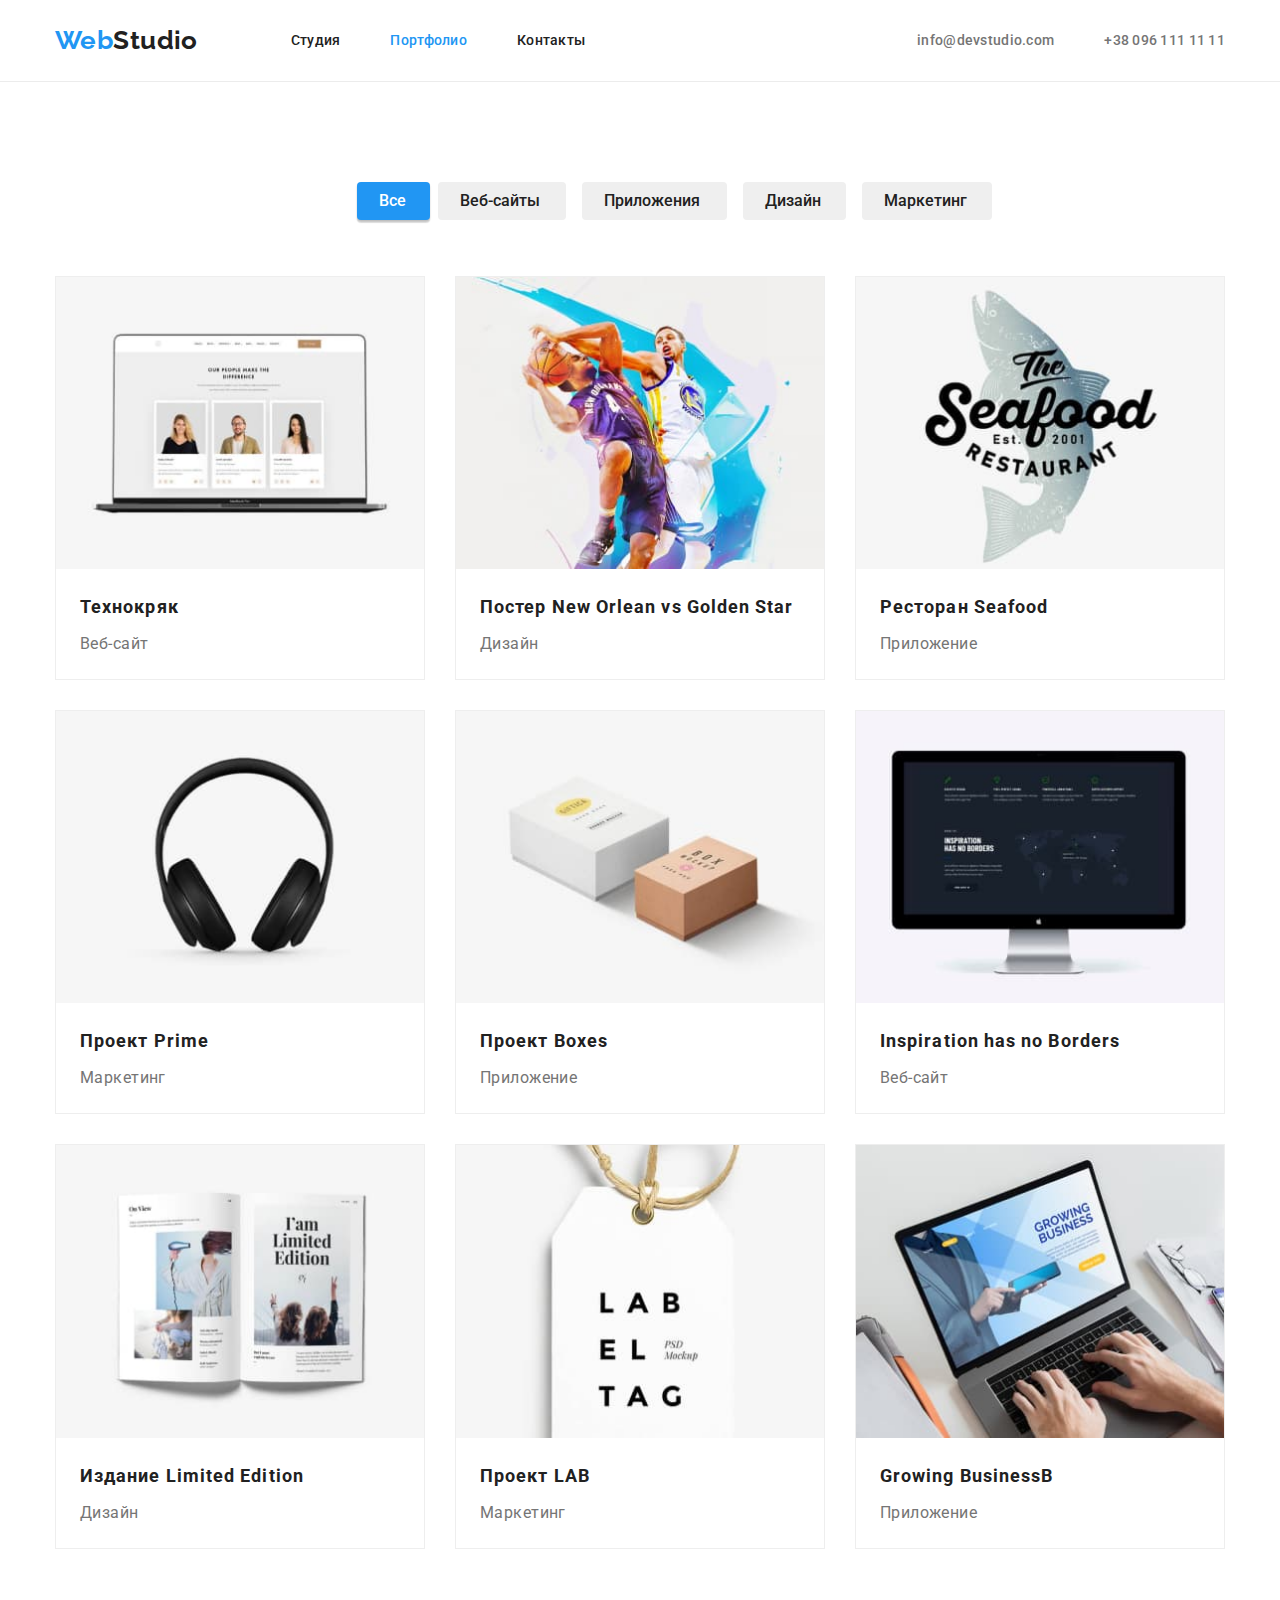
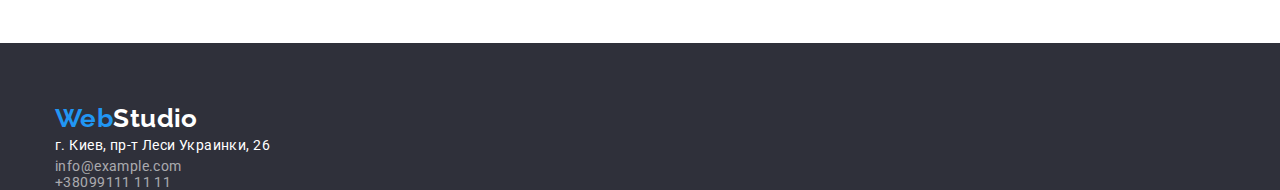
==== commit 6afdbee2: "work with card set" ====
--- a/portfolio.html
+++ b/portfolio.html
@@ -103,99 +103,99 @@
 
             <li class="box-cards">
               <article class="card-project">
-                <div class="card-thumb">
-                  <a href="" class="list"
-                    ><img src="./images/img(2).jpg" alt="Ресторан Seafood" width="370" />
-                    <div class="card-content-project">
-                      <h2 class="project-big">Ресторан <span lang="eu">Seafood</span></h2>
-                      <p class="project-small">Приложение</p>
-                    </div>
-                  </a>
-                </div>
-              </article>
-            </li>
-
-            <li class="box-cards">
-              <article class="card-project">
-                <div class="card-thumb">
-                  <a href="" class="list"
-                    ><img src="./images/img(3).jpg" alt="Проект Prime" width="370" />
-                    <div class="card-content-project">
-                      <h2 class="project-big">Проект <span lang="eu">Prime</span></h2>
-                      <p class="project-small">Маркетинг</p>
-                    </div>
-                  </a>
-                </div>
-              </article>
-            </li>
-
-            <li class="box-cards">
-              <article class="card-project">
-                <div class="card-thumb">
-                  <a href="" class="list"
-                    ><img src="./images/img(4).jpg" alt="Проект Boxes" width="370" />
-                    <div class="card-content-project">
-                      <h2 class="project-big">Проект <span lang="eu">Boxes</span></h2>
-                      <p class="project-small">Приложение</p>
-                    </div>
-                  </a>
-                </div>
-              </article>
-            </li>
-
-            <li class="box-cards">
-              <article class="card-project">
-                <div class="card-thumb">
-                  <a href="" class="list"
-                    ><img src="./images/img(5).jpg" alt="Inspiration has no Borders" width="370" />
-                    <div class="card-content-project">
-                      <h2 class="project-big"><span lang="eu">Inspiration has no Borders</span></h2>
-                      <p class="project-small">Веб-сайт</p>
-                    </div>
-                  </a>
-                </div>
-              </article>
-            </li>
-
-            <li class="box-cards">
-              <article class="card-project">
-                <div class="card-thumb">
-                  <a href="" class="list"
-                    ><img src="./images/img(6).jpg" alt="Издание Limited Edition" width="370" />
-                    <div class="card-content-project">
-                      <h2 class="project-big">Издание <span lang="eu">Limited Edition</span></h2>
-                      <p class="project-small">Дизайн</p>
-                    </div>
-                  </a>
-                </div>
-              </article>
-            </li>
-
-            <li class="box-cards">
-              <article class="card-project">
-                <div class="card-thumb">
-                  <a href="" class="list"
-                    ><img src="./images/img(7).jpg" alt="Проект LAB" width="370" />
-                    <div class="card-content-project">
-                      <h2 class="project-big">Проект <span lang="eu">LAB</span></h2>
-                      <p class="project-small">Маркетинг</p>
-                    </div>
-                  </a>
-                </div>
-              </article>
-            </li>
-
-            <li class="box-cards">
-              <article class="card-project">
-                <div class="card-thumb">
-                  <a href="" class="list"
-                    ><img src="./images/img(8).jpg" alt="Growing Business" width="370" />
-                    <div class="card-content-project">
-                      <h2 class="project-big"><span lang="eu">Growing BusinessB</span></h2>
-                      <p class="project-small">Приложение</p>
-                    </div>
-                  </a>
-                </div>
+                <!-- <div class="card-thumb"> -->
+                <a href="" class="list"
+                  ><img src="./images/img(2).jpg" alt="Ресторан Seafood" width="370" />
+                  <div class="card-content-project">
+                    <h2 class="project-big">Ресторан <span lang="eu">Seafood</span></h2>
+                    <p class="project-small">Приложение</p>
+                  </div>
+                </a>
+                <!-- </div> -->
+              </article>
+            </li>
+
+            <li class="box-cards">
+              <article class="card-project">
+                <!-- <div class="card-thumb"> -->
+                <a href="" class="list"
+                  ><img src="./images/img(3).jpg" alt="Проект Prime" width="370" />
+                  <div class="card-content-project">
+                    <h2 class="project-big">Проект <span lang="eu">Prime</span></h2>
+                    <p class="project-small">Маркетинг</p>
+                  </div>
+                </a>
+                <!-- </div> -->
+              </article>
+            </li>
+
+            <li class="box-cards">
+              <article class="card-project">
+                <!-- <div class="card-thumb"> -->
+                <a href="" class="list"
+                  ><img src="./images/img(4).jpg" alt="Проект Boxes" width="370" />
+                  <div class="card-content-project">
+                    <h2 class="project-big">Проект <span lang="eu">Boxes</span></h2>
+                    <p class="project-small">Приложение</p>
+                  </div>
+                </a>
+                <!-- </div> -->
+              </article>
+            </li>
+
+            <li class="box-cards">
+              <article class="card-project">
+                <!-- <div class="card-thumb"> -->
+                <a href="" class="list"
+                  ><img src="./images/img(5).jpg" alt="Inspiration has no Borders" width="370" />
+                  <div class="card-content-project">
+                    <h2 class="project-big"><span lang="eu">Inspiration has no Borders</span></h2>
+                    <p class="project-small">Веб-сайт</p>
+                  </div>
+                </a>
+                <!-- </div> -->
+              </article>
+            </li>
+
+            <li class="box-cards">
+              <article class="card-project">
+                <!-- <div class="card-thumb"> -->
+                <a href="" class="list"
+                  ><img src="./images/img(6).jpg" alt="Издание Limited Edition" width="370" />
+                  <div class="card-content-project">
+                    <h2 class="project-big">Издание <span lang="eu">Limited Edition</span></h2>
+                    <p class="project-small">Дизайн</p>
+                  </div>
+                </a>
+                <!-- </div> -->
+              </article>
+            </li>
+
+            <li class="box-cards">
+              <article class="card-project">
+                <!-- <div class="card-thumb"> -->
+                <a href="" class="list"
+                  ><img src="./images/img(7).jpg" alt="Проект LAB" width="370" />
+                  <div class="card-content-project">
+                    <h2 class="project-big">Проект <span lang="eu">LAB</span></h2>
+                    <p class="project-small">Маркетинг</p>
+                  </div>
+                </a>
+                <!-- </div> -->
+              </article>
+            </li>
+
+            <li class="box-cards">
+              <article class="card-project">
+                <!-- <div class="card-thumb"> -->
+                <a href="" class="list"
+                  ><img src="./images/img(8).jpg" alt="Growing Business" width="370" />
+                  <div class="card-content-project">
+                    <h2 class="project-big"><span lang="eu">Growing BusinessB</span></h2>
+                    <p class="project-small">Приложение</p>
+                  </div>
+                </a>
+                <!-- </div> -->
               </article>
             </li>
           </ul>
--- a/css/styles.css
+++ b/css/styles.css
@@ -40,6 +40,7 @@
   --box-shadow-buttom-studio: 0px 4px 4px rgba(0, 0, 0, 0.15);
   --box-shadow-team: 0px 1px 3px rgba(0, 0, 0, 0.12), 0px 1px 1px rgba(0, 0, 0, 0.14),
     0px 2px 1px rgba(0, 0, 0, 0.2);
+  --border-radius-card-team: 0px 0px 4px 4px;
   --background-color: #ffffff;
   --background-box: #ffffff;
   --background-img-team: #ffffff;
@@ -316,50 +317,18 @@
   color: var(--second-text-color);
 }
 
-/* підвал */
-.footer {
-  background: var(--footerbackground-color);
-}
-.footer-logo {
-  font-family: 'Raleway';
-  font-weight: 700;
-  font-size: 26px;
-  line-height: 1.2;
-  color: var(--accent-color);
-}
-.footer-logowhite {
-  color: var(--accent-color-text);
-}
-.footer-address {
-  font-style: inherit;
-}
-
-.footer-streat {
-  line-height: 1.71;
-  letter-spacing: 0.03em;
-  color: var(--footer-text-color);
-}
-.footer-item > a:hover,
-.footer-item > a:focus {
-  color: var(--accent-color);
-}
-.footermail-link,
-.footertel-link {
-  letter-spacing: 0.03em;
-  color: var(--footer-text);
-  text-decoration: none;
-}
-
 /* css index */
 
 /* ефективне рішення */
 .efect {
-  padding-top: 0px;
+  padding-top: 200px;
+  padding-bottom: 200px;
   text-align: center;
   background-color: var(--background-efect);
 }
 .texth1 {
-  padding-top: 200px;
+  /* padding-top: 200px; */
+  /* padding-bottom: 200px; */
   margin: 0 auto;
   margin-bottom: 30px;
   max-width: 696px;
@@ -376,7 +345,7 @@
 .button-zakaz {
   display: inline-block;
   padding: 10px 32px;
-  margin-bottom: 200px;
+  /* margin-bottom: 200px; */
   border: 0px solid transparent;
   font-family: inherit;
   font-weight: 700;
@@ -399,14 +368,12 @@
   background-color: var(--background-buttom-zakaz-hover);
 }
 /* особливості */
-/* .special {
-  padding-top: 0px;
-} */
+
 .title-list {
   display: flex;
 }
 .special-big {
-  padding-bottom: 10px;
+  margin-bottom: 10px;
   font-weight: 700;
   font-size: 14px;
   line-height: 1.14;
@@ -421,7 +388,7 @@
   color: var(--second-text-color);
 }
 .special-item:not(:last-child) {
-  padding-right: 30px;
+  margin-right: 30px;
 }
 
 /* чим ми займаємося */
@@ -477,14 +444,14 @@
 } */
 
 .card {
+  border-radius: var(--border-radius-card-team);
   box-shadow: var(--box-shadow-team);
 }
 .card-content {
+  text-align: center;
   padding: 30px 0px;
 }
 .teamtext-big {
-  padding-left: 60px;
-  padding-right: 59px;
   margin-bottom: 10px;
   font-weight: 500;
   font-size: 16px;
@@ -492,9 +459,47 @@
   color: var(--primary-text-color);
 }
 .teamtext-small {
-  padding-left: 70px;
   font-weight: 400;
   font-size: 16px;
   line-height: 1.19;
   color: var(--second-text-color);
 }
+
+/* підвал */
+.footer {
+  background: var(--footerbackground-color);
+}
+.footer-logo {
+  display: inline-block;
+  margin-top: 60px;
+  font-family: 'Raleway';
+  font-weight: 700;
+  font-size: 26px;
+  line-height: 1.2;
+  color: var(--accent-color);
+}
+.footer-logowhite {
+  color: var(--accent-color-text);
+}
+.footer-address {
+  font-style: inherit;
+}
+.footer-item > .footermail-link {
+  margin-top: 30px;
+}
+.footer-streat {
+  margin-top: 20px;
+  line-height: 1.71;
+  letter-spacing: 0.03em;
+  color: var(--footer-text-color);
+}
+.footer-item > a:hover,
+.footer-item > a:focus {
+  color: var(--accent-color);
+}
+.footermail-link,
+.footertel-link {
+  letter-spacing: 0.03em;
+  color: var(--footer-text);
+  text-decoration: none;
+}
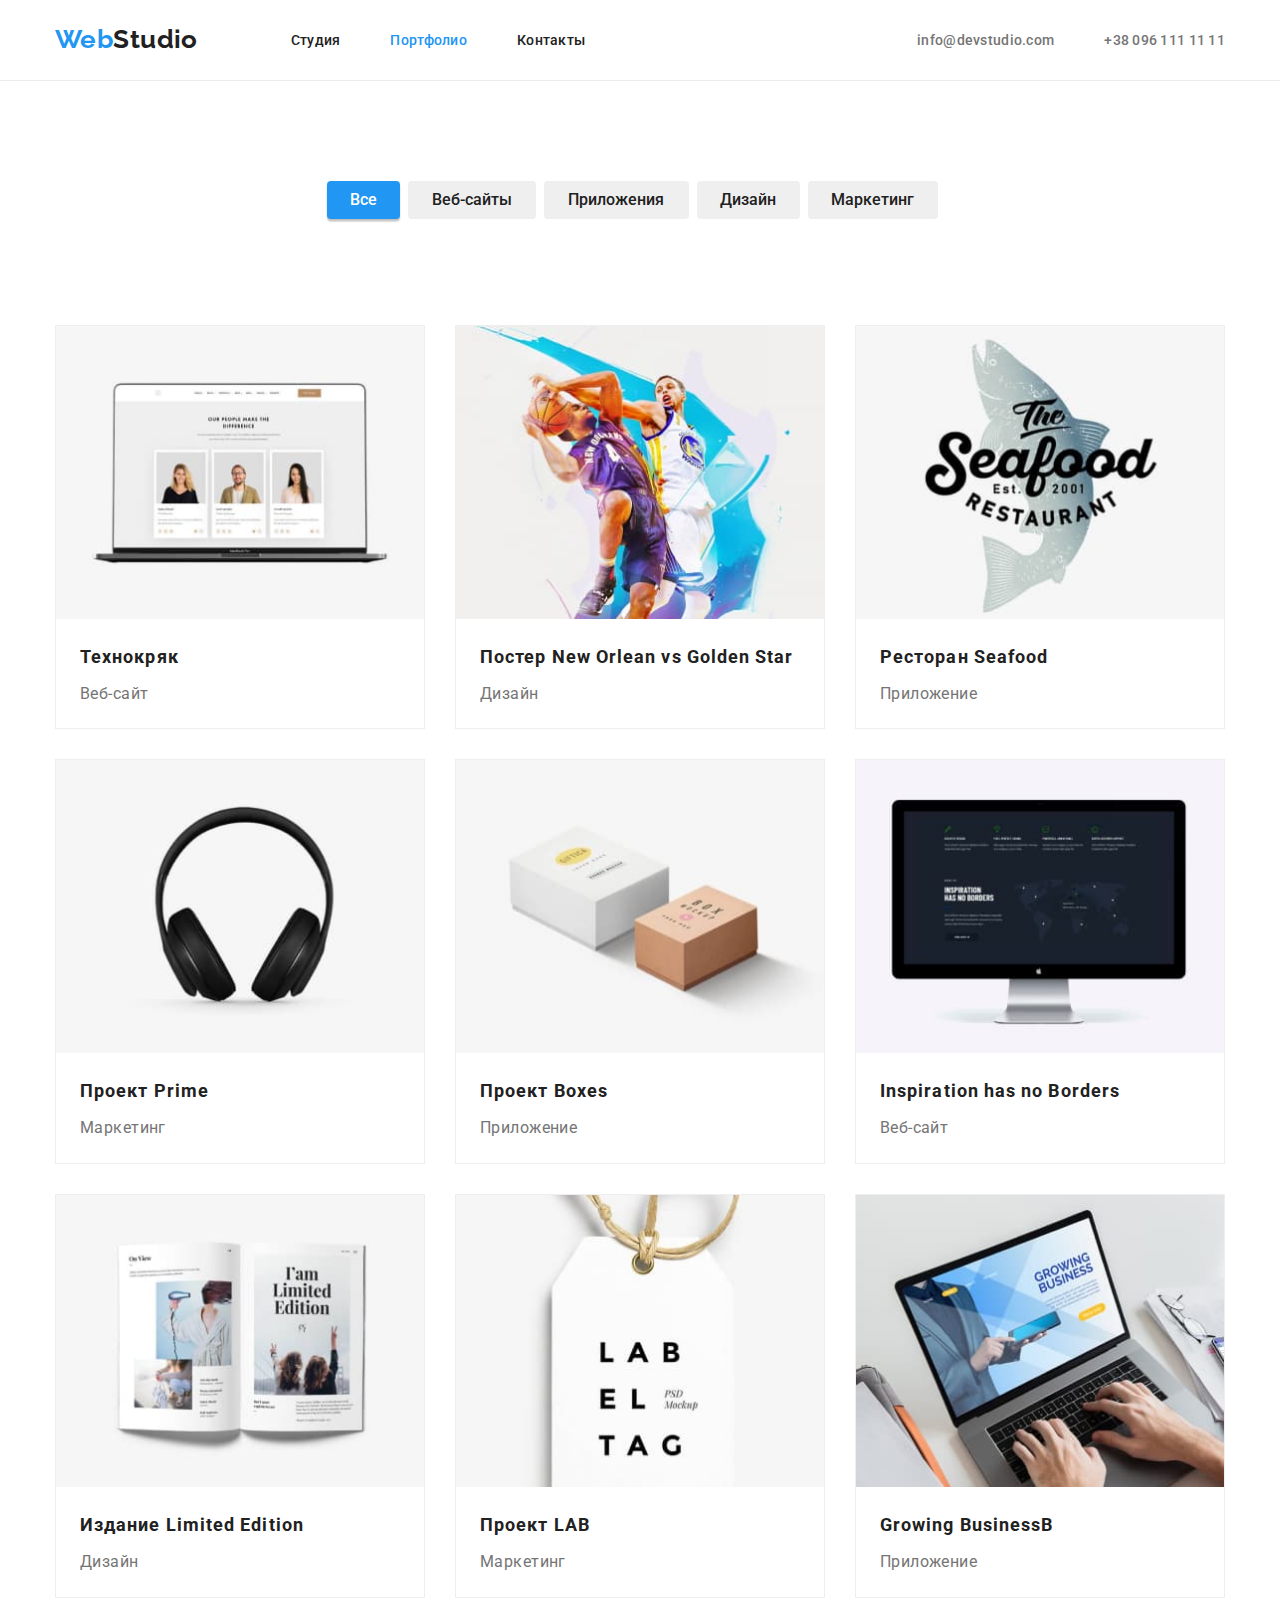
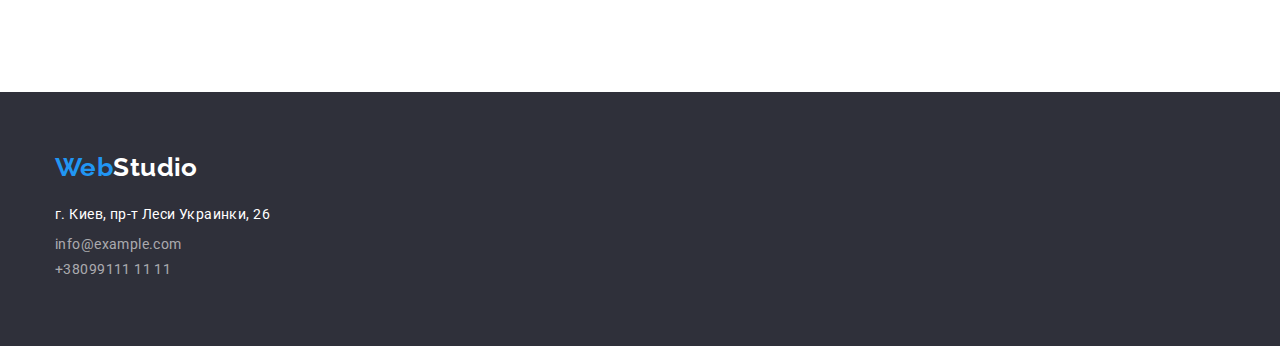
==== commit deef2d19: "add flex-basis for особливості" ====
--- a/portfolio.html
+++ b/portfolio.html
@@ -47,23 +47,21 @@
     <main>
       <section class="section">
         <div class="conteiner">
-          <div class="filterbuttom">
-            <h1 class="visually-hidden">Проекти</h1>
-            <!-- фильтр -->
-            <ul class="list filter">
-              <li class="filter-item"><button type="button" class="filter vse">Все</button></li>
-              <li class="filter-item">
-                <button type="button" class="filter web">Веб-сайты</button>
-              </li>
-              <li class="filter-item">
-                <button type="button" class="filter pril">Приложения</button>
-              </li>
-              <li class="filter-item"><button type="button" class="filter diz">Дизайн</button></li>
-              <li class="filter-item">
-                <button type="button" class="filter market">Маркетинг</button>
-              </li>
-            </ul>
-          </div>
+          <h1 class="visually-hidden">Проекти</h1>
+          <!-- фильтр -->
+          <ul class="list filter">
+            <li class="filter-item"><button type="button" class="filter vse">Все</button></li>
+            <li class="filter-item">
+              <button type="button" class="filter web">Веб-сайты</button>
+            </li>
+            <li class="filter-item">
+              <button type="button" class="filter pril">Приложения</button>
+            </li>
+            <li class="filter-item"><button type="button" class="filter diz">Дизайн</button></li>
+            <li class="filter-item">
+              <button type="button" class="filter market">Маркетинг</button>
+            </li>
+          </ul>
 
           <!-- project -->
           <ul class="list project">
@@ -107,7 +105,7 @@
                 <a href="" class="list"
                   ><img src="./images/img(2).jpg" alt="Ресторан Seafood" width="370" />
                   <div class="card-content-project">
-                    <h2 class="project-big">Ресторан <span lang="eu">Seafood</span></h2>
+                    <h2 class="project-big">Ресторан <span lang="en">Seafood</span></h2>
                     <p class="project-small">Приложение</p>
                   </div>
                 </a>
@@ -121,7 +119,7 @@
                 <a href="" class="list"
                   ><img src="./images/img(3).jpg" alt="Проект Prime" width="370" />
                   <div class="card-content-project">
-                    <h2 class="project-big">Проект <span lang="eu">Prime</span></h2>
+                    <h2 class="project-big">Проект <span lang="en">Prime</span></h2>
                     <p class="project-small">Маркетинг</p>
                   </div>
                 </a>
@@ -135,7 +133,7 @@
                 <a href="" class="list"
                   ><img src="./images/img(4).jpg" alt="Проект Boxes" width="370" />
                   <div class="card-content-project">
-                    <h2 class="project-big">Проект <span lang="eu">Boxes</span></h2>
+                    <h2 class="project-big">Проект <span lang="en">Boxes</span></h2>
                     <p class="project-small">Приложение</p>
                   </div>
                 </a>
@@ -149,7 +147,7 @@
                 <a href="" class="list"
                   ><img src="./images/img(5).jpg" alt="Inspiration has no Borders" width="370" />
                   <div class="card-content-project">
-                    <h2 class="project-big"><span lang="eu">Inspiration has no Borders</span></h2>
+                    <h2 class="project-big">Inspiration has no Borders</h2>
                     <p class="project-small">Веб-сайт</p>
                   </div>
                 </a>
@@ -163,7 +161,7 @@
                 <a href="" class="list"
                   ><img src="./images/img(6).jpg" alt="Издание Limited Edition" width="370" />
                   <div class="card-content-project">
-                    <h2 class="project-big">Издание <span lang="eu">Limited Edition</span></h2>
+                    <h2 class="project-big">Издание <span lang="en">Limited Edition</span></h2>
                     <p class="project-small">Дизайн</p>
                   </div>
                 </a>
@@ -177,7 +175,7 @@
                 <a href="" class="list"
                   ><img src="./images/img(7).jpg" alt="Проект LAB" width="370" />
                   <div class="card-content-project">
-                    <h2 class="project-big">Проект <span lang="eu">LAB</span></h2>
+                    <h2 class="project-big">Проект <span lang="en">LAB</span></h2>
                     <p class="project-small">Маркетинг</p>
                   </div>
                 </a>
@@ -191,7 +189,7 @@
                 <a href="" class="list"
                   ><img src="./images/img(8).jpg" alt="Growing Business" width="370" />
                   <div class="card-content-project">
-                    <h2 class="project-big"><span lang="eu">Growing BusinessB</span></h2>
+                    <h2 class="project-big">Growing BusinessB</h2>
                     <p class="project-small">Приложение</p>
                   </div>
                 </a>
--- a/css/styles.css
+++ b/css/styles.css
@@ -31,7 +31,6 @@
   --background-header: #ffffff;
   --background-efect: #2f303a;
   --background-ourteam-color: #f5f4fa;
-  --border-card-project-line: 1px solid #eeeeee;
   --background-buttom: #f5f4fa;
   --background-buttom-accent: #2196f3;
   --background-buttom-zakaz-hover: #188ce8;
@@ -44,7 +43,7 @@
   --background-color: #ffffff;
   --background-box: #ffffff;
   --background-img-team: #ffffff;
-  --border-color: #eeeeee;
+  --border-card-project-line: 1px solid #eeeeee;
   --footerbackground-color: #2f303a;
   --footer-text: rgba(255, 255, 255, 0.6);
   --footer-text-color: #ffffff;
@@ -110,41 +109,43 @@
   padding: 94px 0px;
   /* background-color: orange; */
 }
-/* логотип WebStudio */
+/* ------------- логотип WebStudio -------------*/
 .header-navig {
   display: flex;
+}
+.header-nav {
+  display: flex;
   align-items: center;
 }
-.header-nav {
-  display: flex;
-  margin-left: 93px;
-  /* align-items: center; */
-}
 .header-logo {
-  color: var(--accent-color);
-
   font-family: 'Raleway';
   font-weight: 700;
   font-size: 26px;
   line-height: 1.2;
+  padding: 24px 0 25px 0;
+  margin-right: 93px;
+
+  color: var(--accent-color);
 }
 .header-logoblack {
   color: var(--primary-text-color);
 }
 
-/* навігація Студия */
+/* --------------- навігація Студия -------------*/
 .header-item:not(:last-child) {
   margin-right: 50px;
-  /* outline: 1px solid red; */
-}
+}
+/* або через селектор сусіда */
+/* .header .header-item + .header-item {
+  margin-left: 50px;
+} */
 .headerlink {
-  display: block;
   padding: 32px 0;
-
-  color: var(--primary-text-color);
   font-weight: 500;
   line-height: 1.2;
   letter-spacing: 0.02em;
+
+  color: var(--primary-text-color);
 }
 .headerlink.current {
   color: var(--accent-color);
@@ -161,15 +162,14 @@
   margin-left: auto;
   align-items: center;
 }
-/* .header-nav .header-item + .header-item { bgc 
-  margin-left: 50px;
-} */
 .headermail,
 .headertel {
+  padding: 32px 0;
   cursor: pointer;
   font-weight: 500;
   line-height: 1.2;
   letter-spacing: 0.02em;
+
   color: var(--second-text-color);
 }
 
@@ -198,8 +198,10 @@
 .filter {
   display: flex;
   margin-right: 8px;
+  margin-bottom: 50px;
   padding: 6px 22px;
   border-radius: 4px;
+  justify-content: center;
   font-family: inherit;
   font-weight: 500;
   font-size: 16px;
@@ -208,14 +210,6 @@
   cursor: pointer;
 
   color: var(--primary-text-color);
-  /* background: var(--background-buttom); */
-}
-.filter .filter-item + .filter-item {
-  margin-right: 8px;
-}
-.filterbuttom {
-  margin-left: 280px;
-  margin-bottom: 50px;
 }
 .vse {
   min-width: 73px;
@@ -280,7 +274,7 @@
   background-color: var(--background-buttom-accent);
 }
 
-/* project  сєтка*/
+/* ------------ PROJECT  SITKA -----------*/
 .project {
   display: flex;
   flex-wrap: wrap;
@@ -293,15 +287,12 @@
   flex-basis: calc(100% / 3 - var(--box-cards-gap));
 
   background: var(--background-box);
-  /* border: 1px solid var(--border-color); */
-}
-
-/* CARD SET PROJECT*/
+  border: var(--border-card-project-line);
+}
+
+/*------------------ CARD SET PROJECT ---------------*/
 .card-content-project {
   padding: 20px 24px;
-}
-.card-project {
-  border: var(--border-card-project-line);
 }
 .project-big {
   margin-bottom: 4px;
@@ -317,9 +308,9 @@
   color: var(--second-text-color);
 }
 
-/* css index */
-
-/* ефективне рішення */
+/*------------------- css index --------------*/
+
+/* -------------- ефективне рішення --------------*/
 .efect {
   padding-top: 200px;
   padding-bottom: 200px;
@@ -327,8 +318,6 @@
   background-color: var(--background-efect);
 }
 .texth1 {
-  /* padding-top: 200px; */
-  /* padding-bottom: 200px; */
   margin: 0 auto;
   margin-bottom: 30px;
   max-width: 696px;
@@ -341,11 +330,12 @@
   color: var(--accent-color-text);
 }
 
-/* кнопка */
+/*------------ кнопка -------------*/
 .button-zakaz {
   display: inline-block;
+  min-width: 200px;
+  height: 50px;
   padding: 10px 32px;
-  /* margin-bottom: 200px; */
   border: 0px solid transparent;
   font-family: inherit;
   font-weight: 700;
@@ -354,8 +344,6 @@
   align-items: center;
   text-align: center;
   letter-spacing: 0.06em;
-  min-width: 200px;
-  height: 50px;
 
   box-shadow: var(--box-shadow-buttom-studio);
   border-radius: 4px;
@@ -367,10 +355,16 @@
   color: var(--accent-color-text);
   background-color: var(--background-buttom-zakaz-hover);
 }
-/* особливості */
-
+
+/*----------------- особливості ----------------*/
 .title-list {
   display: flex;
+  flex-wrap: wrap;
+  margin-left: calc(-1 * var(--box-cards-gap));
+}
+.title-list > .special-item {
+  margin-left: var(--box-cards-gap);
+  flex-basis: calc(100% / 4 - var(--box-cards-gap));
 }
 .special-big {
   margin-bottom: 10px;
@@ -387,11 +381,8 @@
   line-height: 1.71;
   color: var(--second-text-color);
 }
-.special-item:not(:last-child) {
-  margin-right: 30px;
-}
-
-/* чим ми займаємося */
+
+/*------------ чим ми займаємося -------------*/
 .chem {
   padding-top: 0px;
 }
@@ -413,7 +404,6 @@
 
 /* наша команда */
 .ourteam {
-  padding-top: 0px;
   background: var(--background-ourteam-color);
 }
 
@@ -467,11 +457,12 @@
 
 /* підвал */
 .footer {
+  padding: 60px 0;
   background: var(--footerbackground-color);
 }
 .footer-logo {
   display: inline-block;
-  margin-top: 60px;
+  margin-bottom: 20px;
   font-family: 'Raleway';
   font-weight: 700;
   font-size: 26px;
@@ -484,11 +475,14 @@
 .footer-address {
   font-style: inherit;
 }
-.footer-item > .footermail-link {
-  margin-top: 30px;
-}
+.footer-item {
+  margin-bottom: 9px;
+}
+.footer-item:not(:last-child) {
+  margin-bottom: 9px;
+}
+
 .footer-streat {
-  margin-top: 20px;
   line-height: 1.71;
   letter-spacing: 0.03em;
   color: var(--footer-text-color);
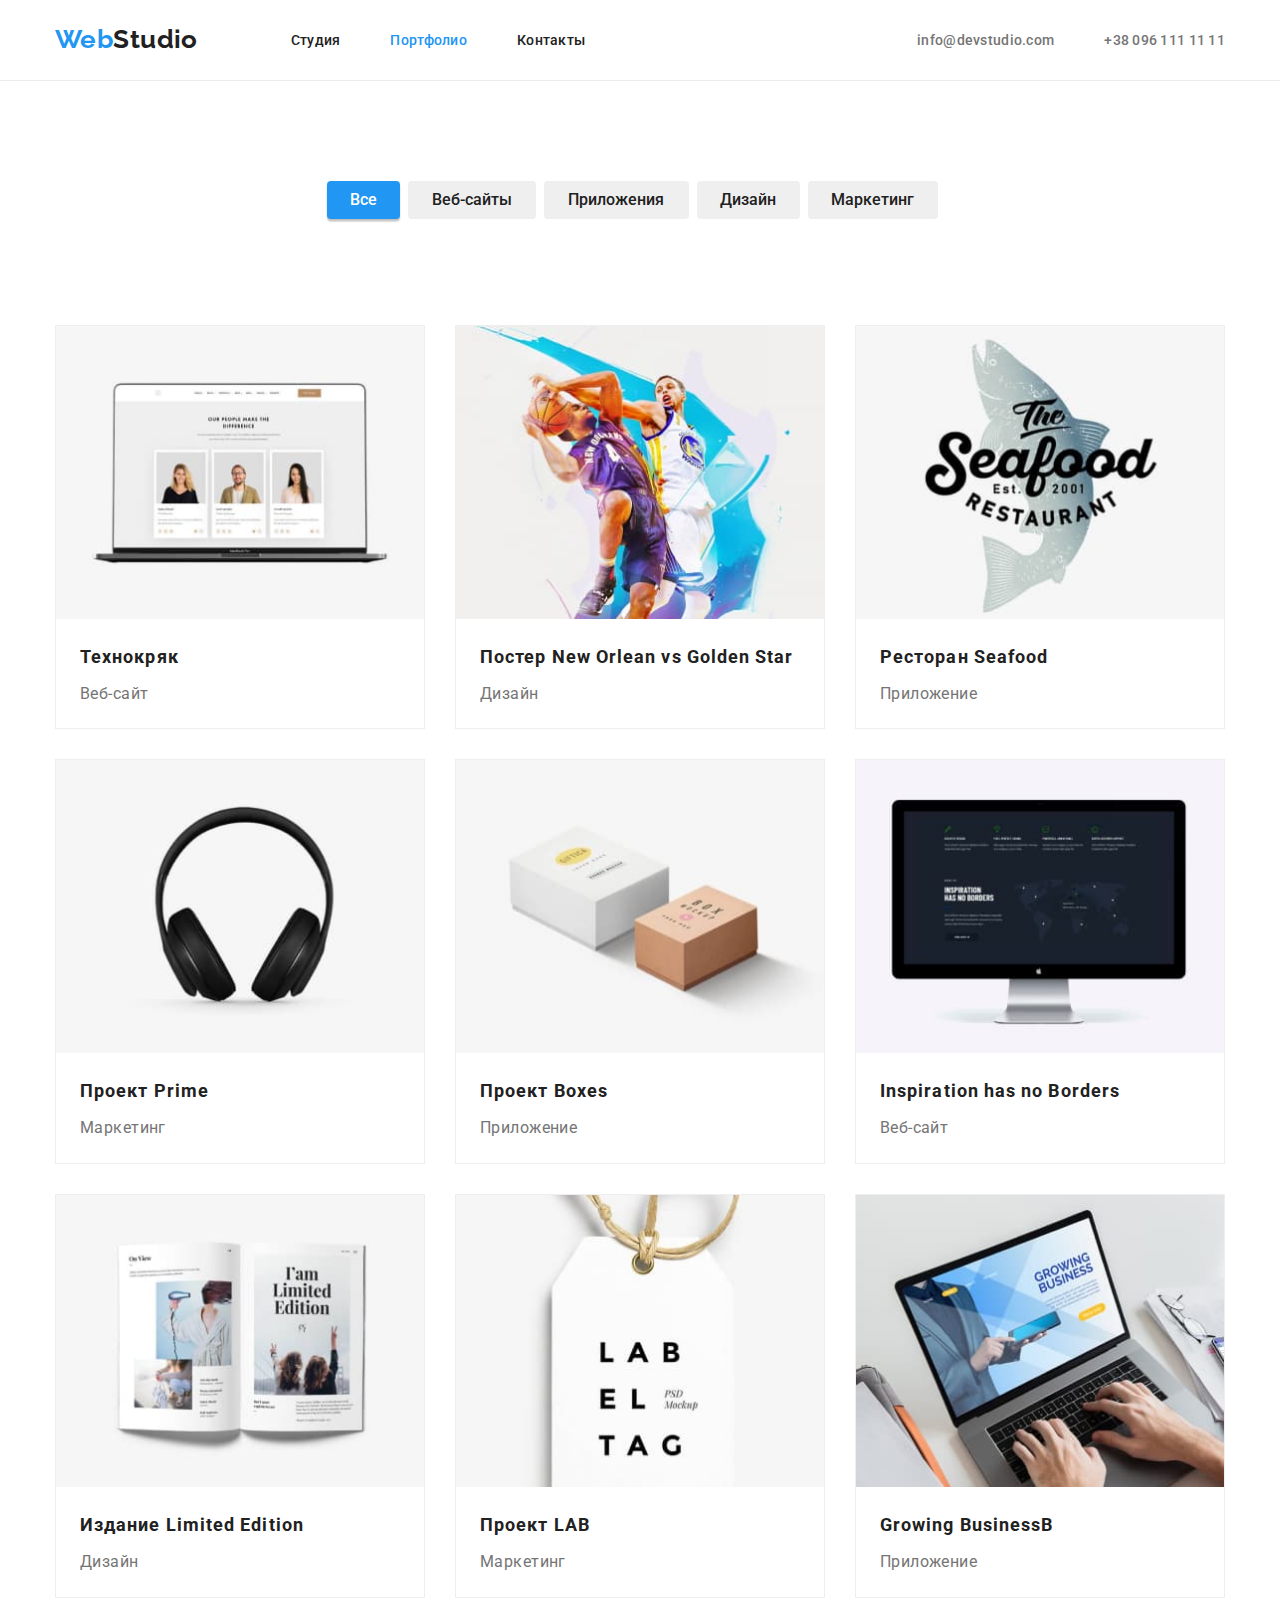
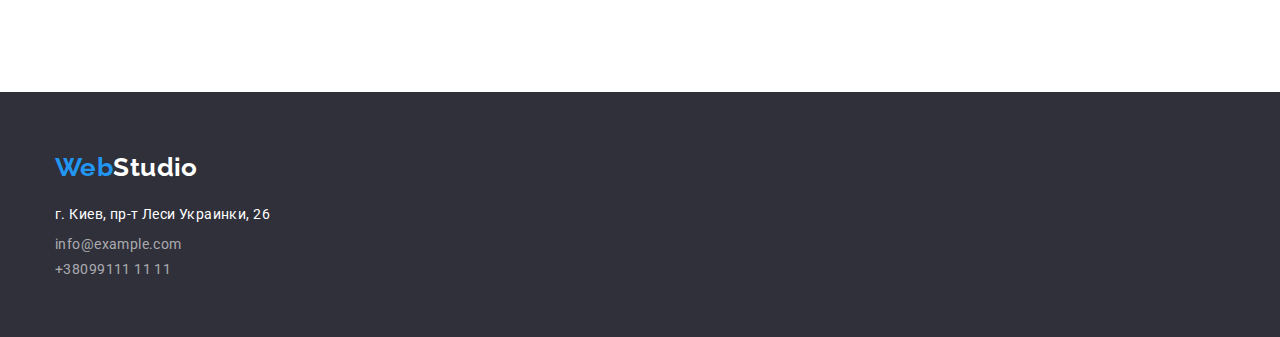
==== commit 5615fa7f: "add madgin for footer" ====
--- a/portfolio.html
+++ b/portfolio.html
@@ -81,7 +81,6 @@
 
             <li class="box-cards">
               <article class="card-project">
-                <!-- <div class="card-thumb"> -->
                 <a href="" class="list"
                   ><img
                     src="./images/img(1).jpg"
@@ -95,13 +94,11 @@
                     <p class="project-small">Дизайн</p>
                   </div>
                 </a>
-                <!-- </div> -->
-              </article>
-            </li>
-
-            <li class="box-cards">
-              <article class="card-project">
-                <!-- <div class="card-thumb"> -->
+              </article>
+            </li>
+
+            <li class="box-cards">
+              <article class="card-project">
                 <a href="" class="list"
                   ><img src="./images/img(2).jpg" alt="Ресторан Seafood" width="370" />
                   <div class="card-content-project">
@@ -109,13 +106,11 @@
                     <p class="project-small">Приложение</p>
                   </div>
                 </a>
-                <!-- </div> -->
-              </article>
-            </li>
-
-            <li class="box-cards">
-              <article class="card-project">
-                <!-- <div class="card-thumb"> -->
+              </article>
+            </li>
+
+            <li class="box-cards">
+              <article class="card-project">
                 <a href="" class="list"
                   ><img src="./images/img(3).jpg" alt="Проект Prime" width="370" />
                   <div class="card-content-project">
@@ -123,13 +118,11 @@
                     <p class="project-small">Маркетинг</p>
                   </div>
                 </a>
-                <!-- </div> -->
-              </article>
-            </li>
-
-            <li class="box-cards">
-              <article class="card-project">
-                <!-- <div class="card-thumb"> -->
+              </article>
+            </li>
+
+            <li class="box-cards">
+              <article class="card-project">
                 <a href="" class="list"
                   ><img src="./images/img(4).jpg" alt="Проект Boxes" width="370" />
                   <div class="card-content-project">
@@ -137,13 +130,11 @@
                     <p class="project-small">Приложение</p>
                   </div>
                 </a>
-                <!-- </div> -->
-              </article>
-            </li>
-
-            <li class="box-cards">
-              <article class="card-project">
-                <!-- <div class="card-thumb"> -->
+              </article>
+            </li>
+
+            <li class="box-cards">
+              <article class="card-project">
                 <a href="" class="list"
                   ><img src="./images/img(5).jpg" alt="Inspiration has no Borders" width="370" />
                   <div class="card-content-project">
@@ -151,13 +142,11 @@
                     <p class="project-small">Веб-сайт</p>
                   </div>
                 </a>
-                <!-- </div> -->
-              </article>
-            </li>
-
-            <li class="box-cards">
-              <article class="card-project">
-                <!-- <div class="card-thumb"> -->
+              </article>
+            </li>
+
+            <li class="box-cards">
+              <article class="card-project">
                 <a href="" class="list"
                   ><img src="./images/img(6).jpg" alt="Издание Limited Edition" width="370" />
                   <div class="card-content-project">
@@ -165,13 +154,11 @@
                     <p class="project-small">Дизайн</p>
                   </div>
                 </a>
-                <!-- </div> -->
-              </article>
-            </li>
-
-            <li class="box-cards">
-              <article class="card-project">
-                <!-- <div class="card-thumb"> -->
+              </article>
+            </li>
+
+            <li class="box-cards">
+              <article class="card-project">
                 <a href="" class="list"
                   ><img src="./images/img(7).jpg" alt="Проект LAB" width="370" />
                   <div class="card-content-project">
@@ -179,13 +166,11 @@
                     <p class="project-small">Маркетинг</p>
                   </div>
                 </a>
-                <!-- </div> -->
-              </article>
-            </li>
-
-            <li class="box-cards">
-              <article class="card-project">
-                <!-- <div class="card-thumb"> -->
+              </article>
+            </li>
+
+            <li class="box-cards">
+              <article class="card-project">
                 <a href="" class="list"
                   ><img src="./images/img(8).jpg" alt="Growing Business" width="370" />
                   <div class="card-content-project">
@@ -193,7 +178,6 @@
                     <p class="project-small">Приложение</p>
                   </div>
                 </a>
-                <!-- </div> -->
               </article>
             </li>
           </ul>
--- a/css/styles.css
+++ b/css/styles.css
@@ -475,16 +475,11 @@
 .footer-address {
   font-style: inherit;
 }
-.footer-item {
-  margin-bottom: 9px;
-}
 .footer-item:not(:last-child) {
   margin-bottom: 9px;
 }
-
 .footer-streat {
   line-height: 1.71;
-  letter-spacing: 0.03em;
   color: var(--footer-text-color);
 }
 .footer-item > a:hover,
